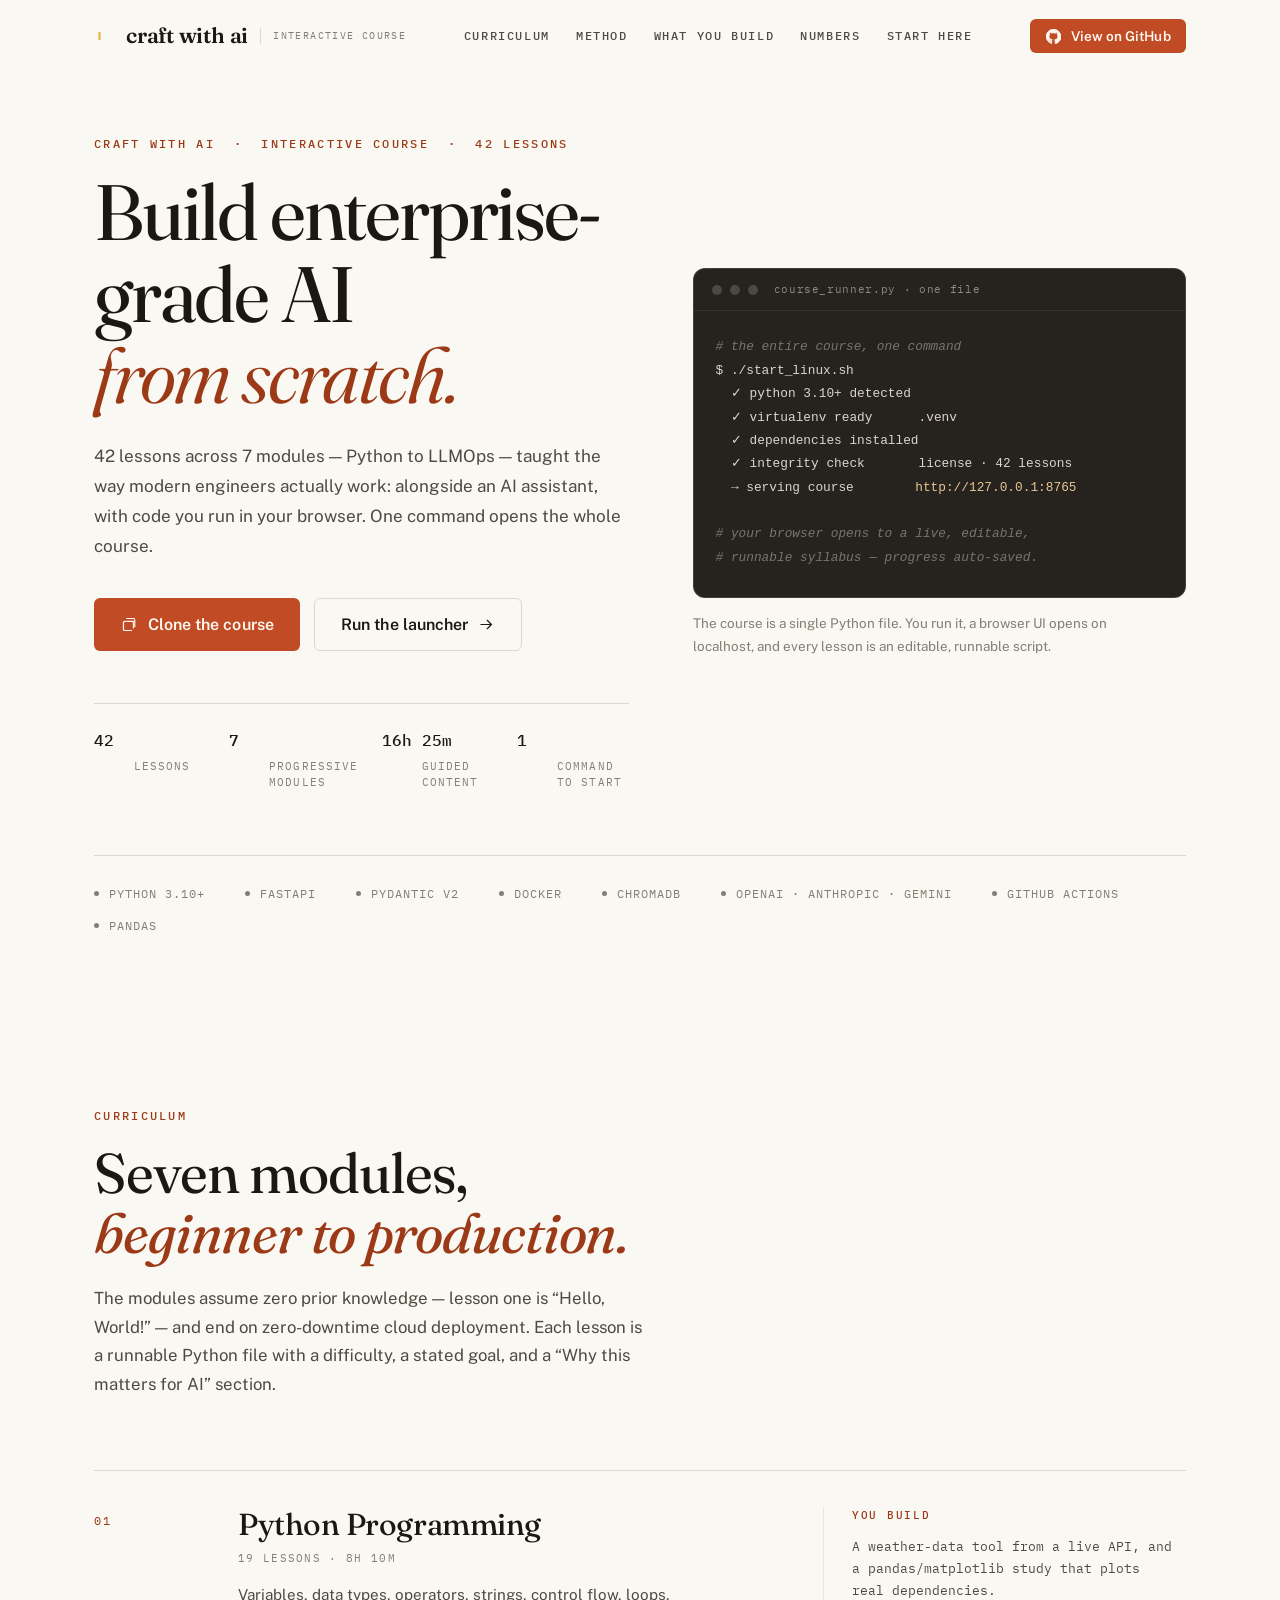
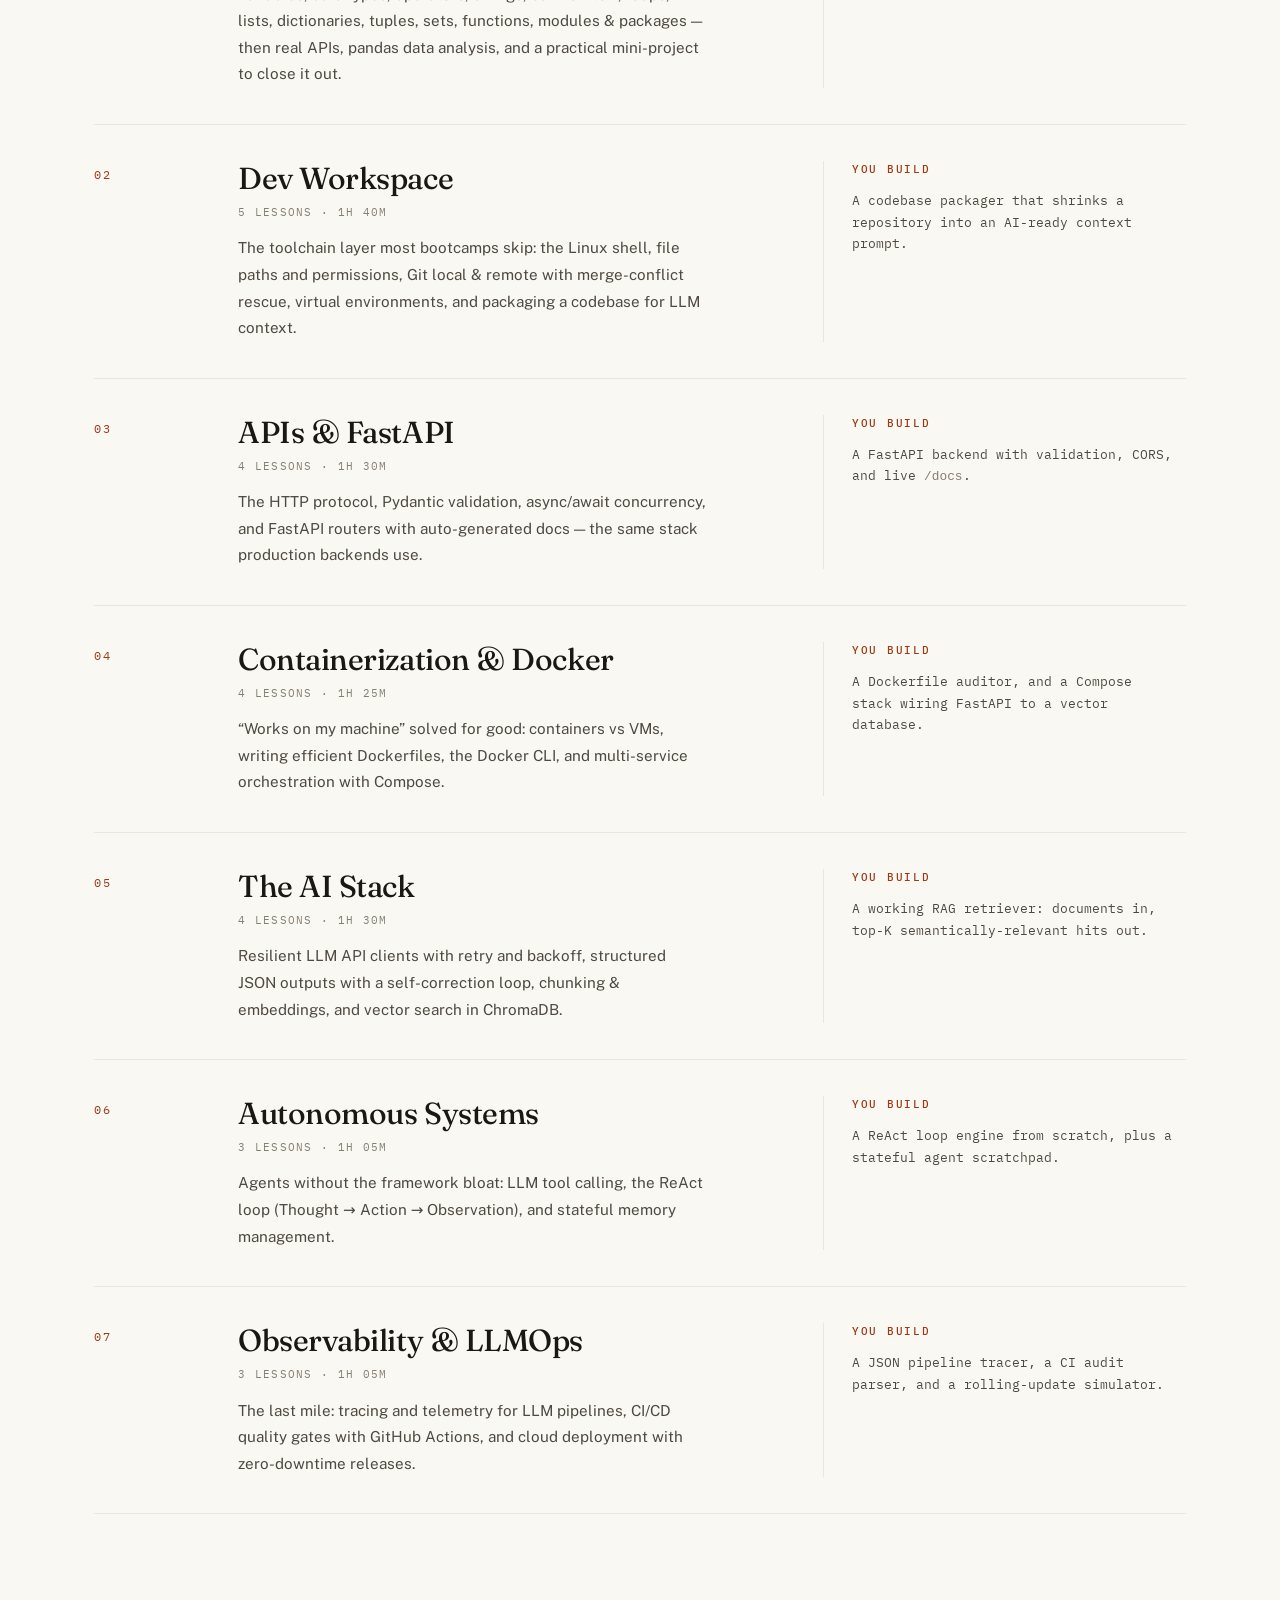
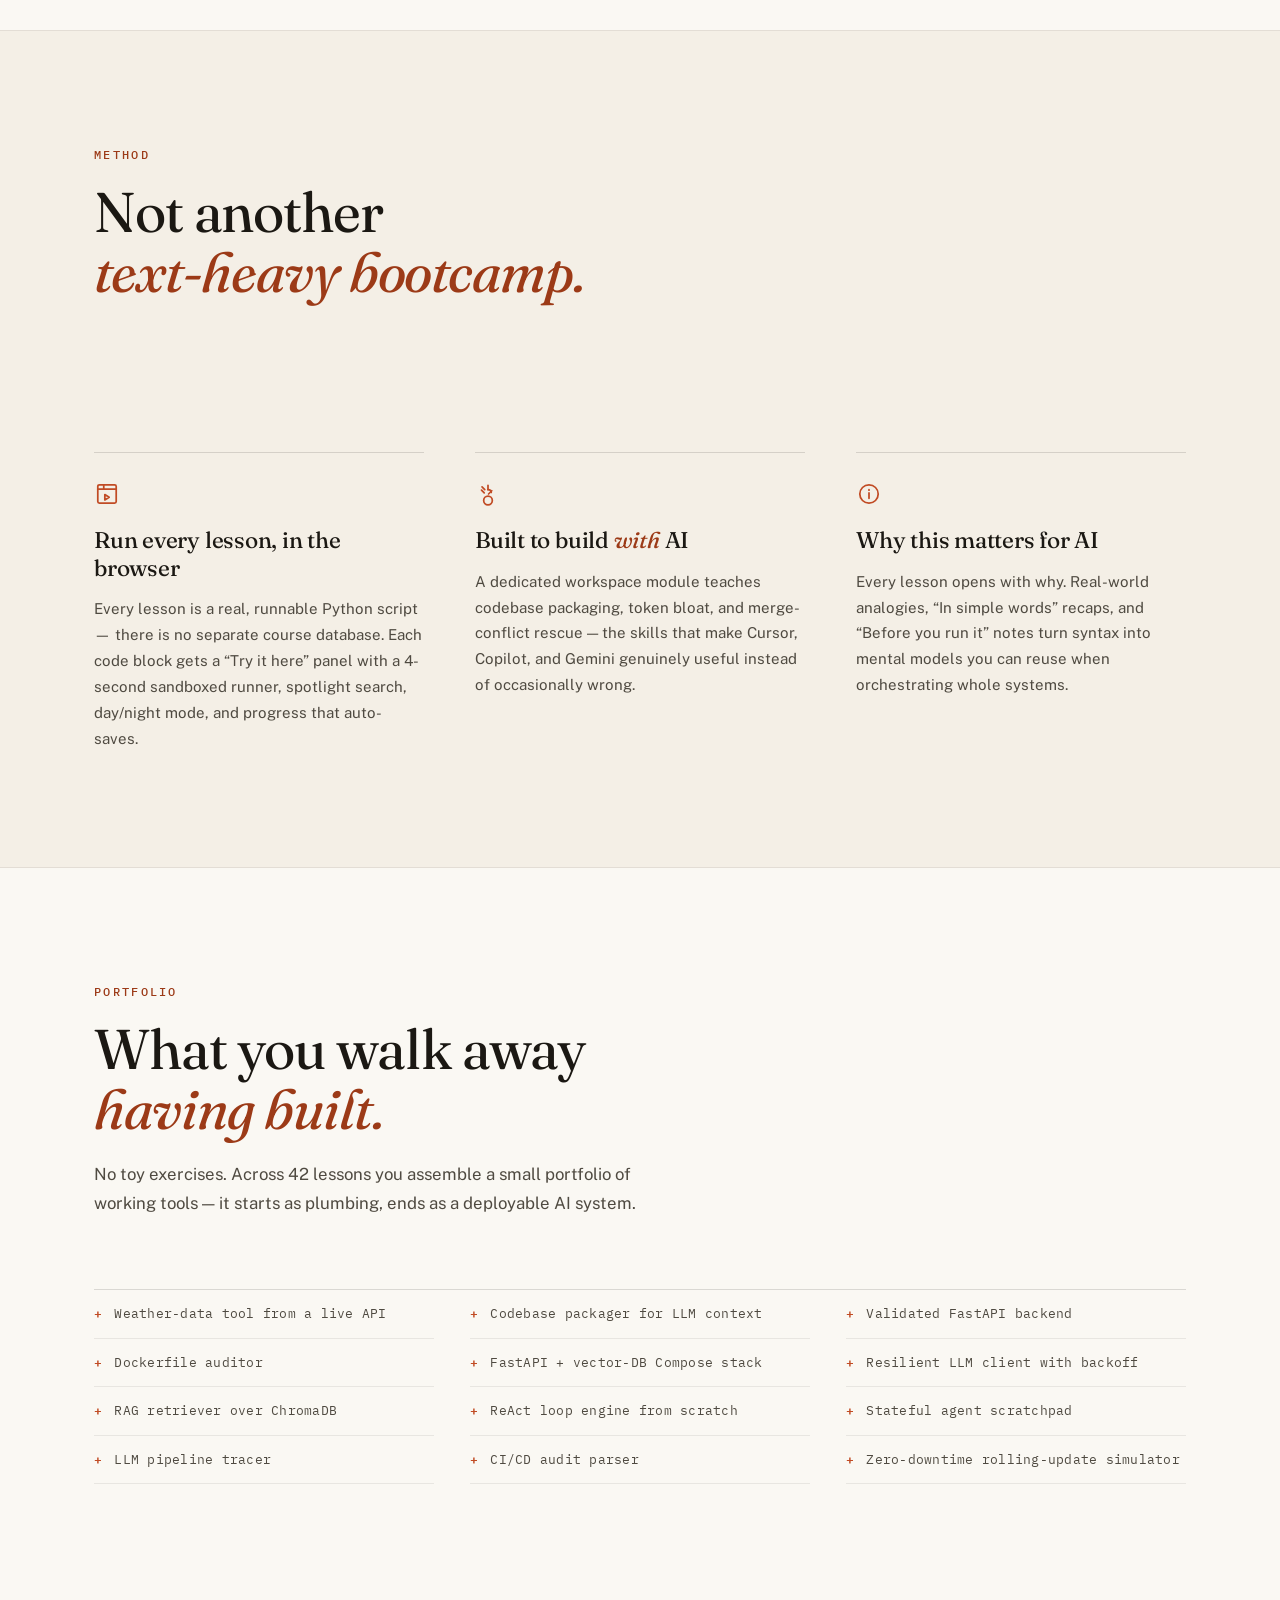
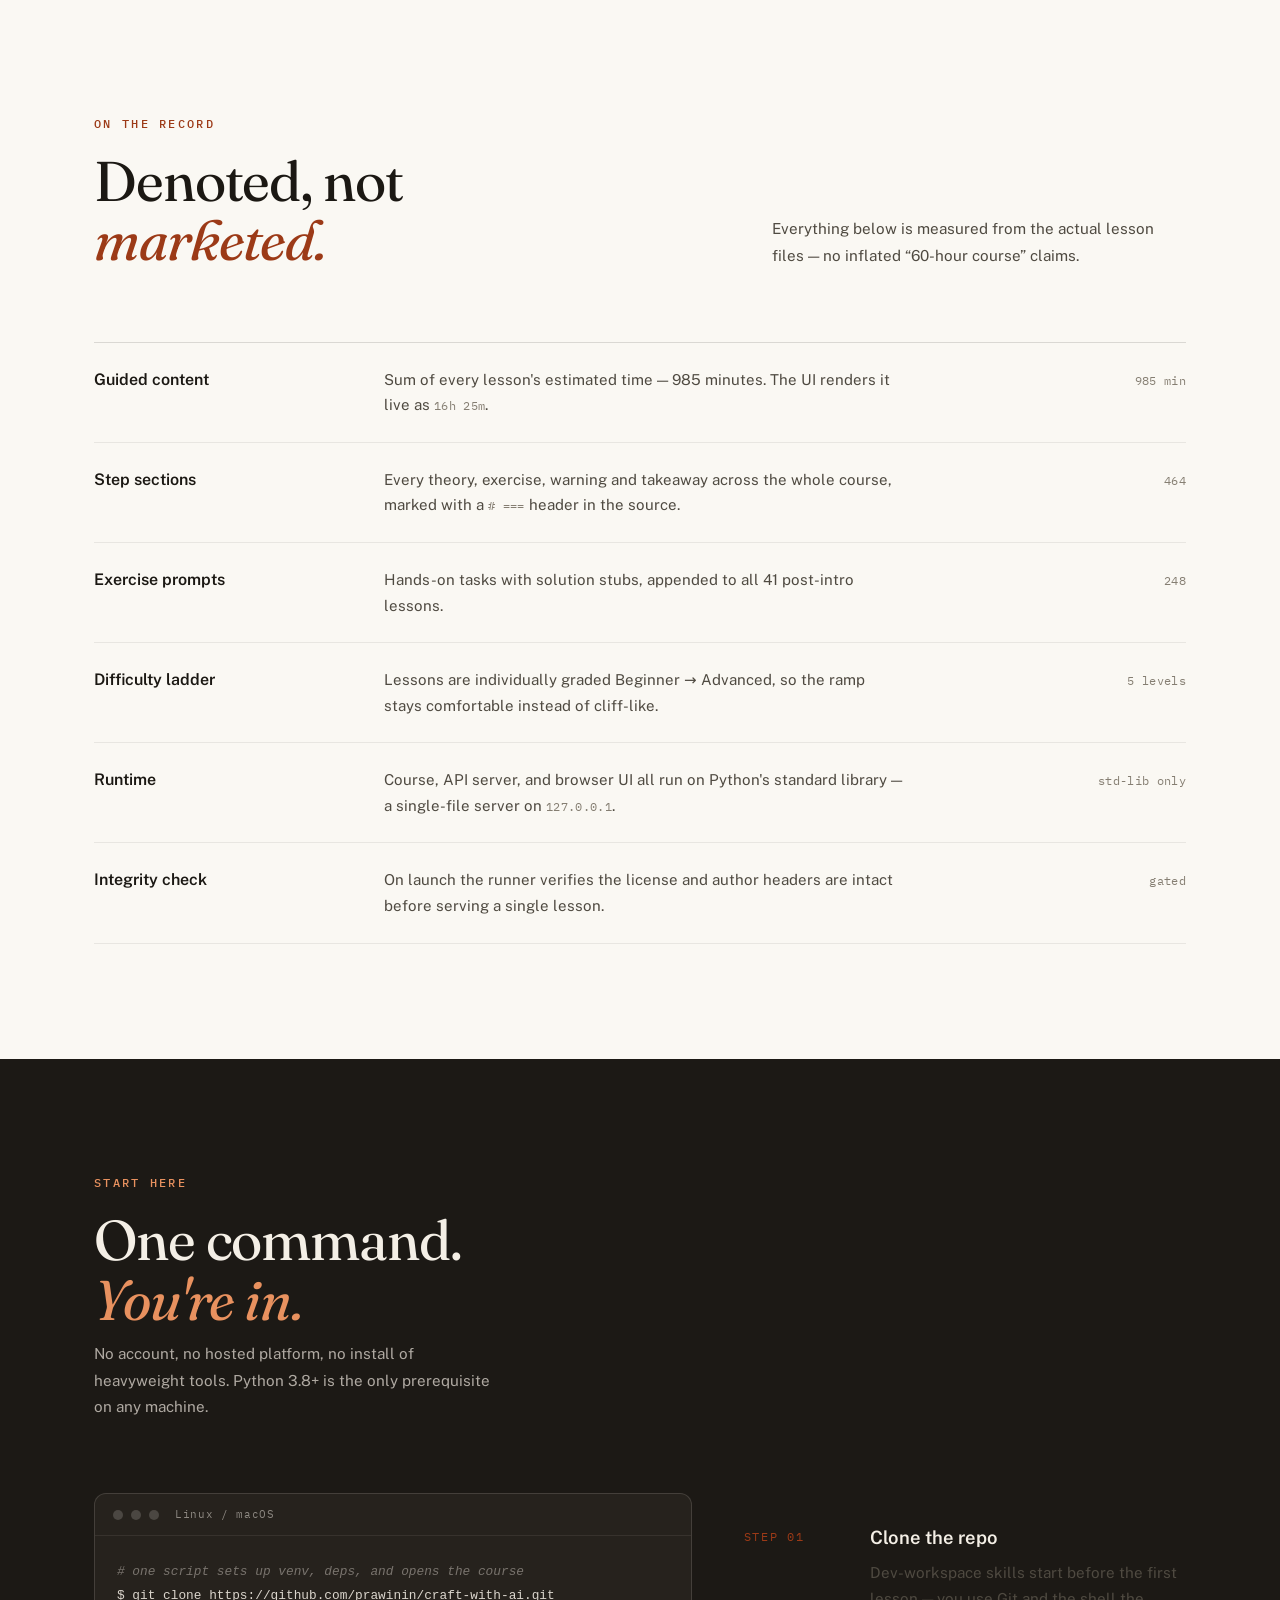
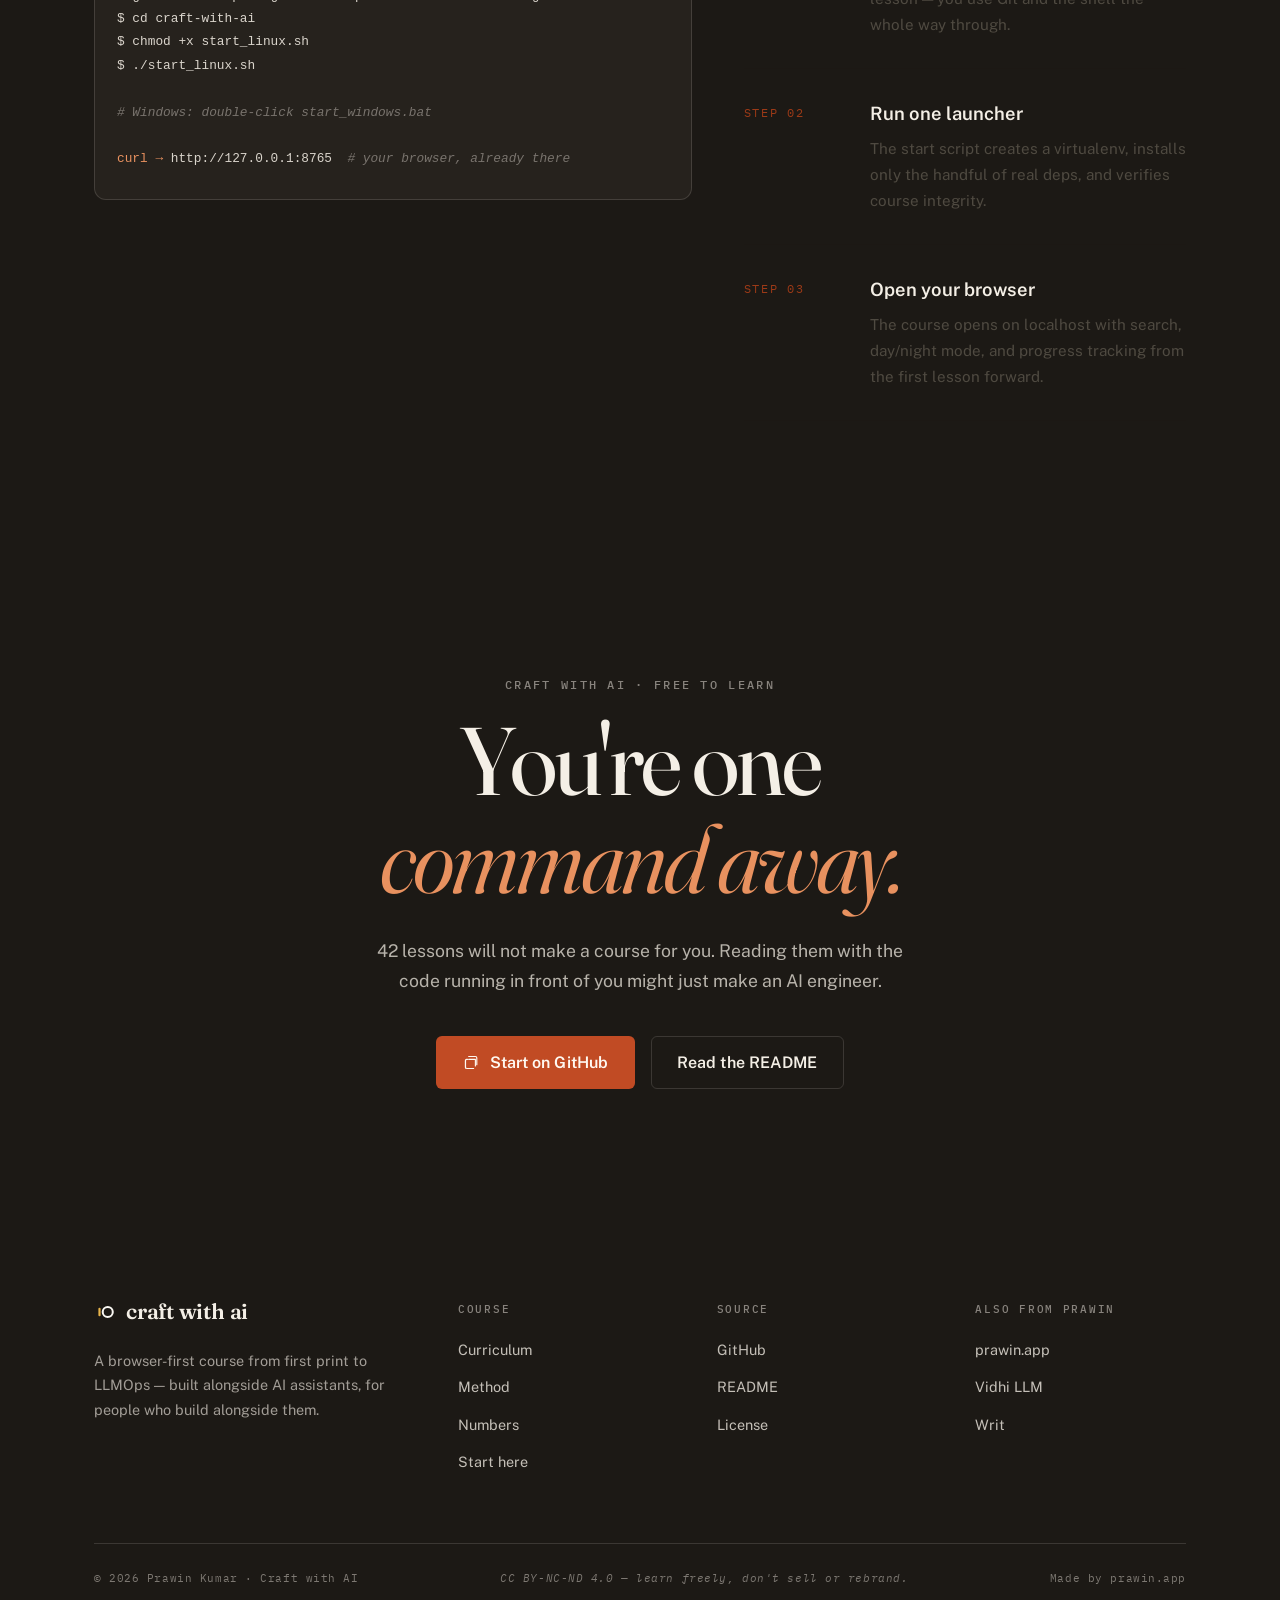
==== website/index.html @ 6e5616b0 "updated website" ====
<!DOCTYPE html>
<html lang="en">
<head>
  <meta charset="UTF-8" />
  <meta name="viewport" content="width=device-width, initial-scale=1.0" />
  <title>Craft with AI — Build Enterprise-Grade AI from Scratch</title>
  <meta name="description" content="Craft with AI is a browser-first interactive course: 42 lessons across 7 modules, from first Python print to LLMOps. Run the whole course with one command." />
  <meta name="theme-color" content="#FAF8F3" />

  <meta property="og:type" content="website" />
  <meta property="og:title" content="Craft with AI — Build Enterprise-Grade AI from Scratch" />
  <meta property="og:description" content="42 lessons · 7 modules · ~16 hours. Python to LLMOps in one command, in your browser." />
  <meta name="twitter:card" content="summary_large_image" />

  <link rel="icon" href="data:image/svg+xml,%3Csvg xmlns='http://www.w3.org/2000/svg' viewBox='0 0 32 32'%3E%3Crect width='32' height='32' rx='7' fill='%23C14B24'/%3E%3Cpath d='M21 10.5a7 7 0 1 0 0 11' fill='none' stroke='%23FAF8F3' stroke-width='3.4' stroke-linecap='round'/%3E%3C/svg%3E" />

  <link rel="preconnect" href="https://fonts.googleapis.com" />
  <link rel="preconnect" href="https://fonts.gstatic.com" crossorigin />
  <link href="https://fonts.googleapis.com/css2?family=Fraunces:ital,opsz,wght@0,9..144,300..700;1,9..144,300..700&family=IBM+Plex+Mono:wght@400;500&family=Public+Sans:wght@400;500;600&display=swap" rel="stylesheet" />

  <link rel="stylesheet" href="css/main.css" />
</head>
<body id="top">

  <!-- SVG symbol library -->
  <svg aria-hidden="true" style="position:absolute;width:0;height:0;overflow:hidden">
    <defs>
      <symbol id="i-run" viewBox="0 0 24 24">
        <rect x="3.5" y="3.5" width="17" height="17" rx="1.5"/>
        <path d="M3.5 7.5h17M9 3.5v4"/>
        <path d="M10 12.5L14 15l-4 2.5z"/>
      </symbol>
      <symbol id="i-why" viewBox="0 0 24 24">
        <circle cx="12" cy="12" r="8.5"/>
        <path d="M12 11v5M12 8v.5"/>
      </symbol>
      <symbol id="i-bolt" viewBox="0 0 24 24">
        <path d="M13 2L4.5 13.5H11L10 22l8.5-11.5H12z"/>
      </symbol>
      <symbol id="i-hands" viewBox="0 0 24 24">
        <path d="M12 8V4m-3 4L6.5 5.5m6 6.5l3-3"/>
        <path d="M12 14a4 4 0 1 0 0 8 4 4 0 0 0 0-8zM8.5 11L6 8.5M12 8a2.5 2.5 0 0 1 3 2.5"/>
      </symbol>
      <symbol id="i-stack" viewBox="0 0 24 24">
        <path d="M12 3l9 4.8-9 4.8-9-4.8z"/>
        <path d="M3 12.5l9 4.8 9-4.8M3 17l9 4.8 9-4.8"/>
      </symbol>
      <symbol id="i-arrow" viewBox="0 0 24 24">
        <path d="M4 12h15m0 0l-6-6m6 6l-6 6"/>
      </symbol>
      <symbol id="i-check" viewBox="0 0 24 24">
        <path d="M5 12.5l4.5 4.5L19 7.5"/>
      </symbol>
      <symbol id="i-github" viewBox="0 0 24 24">
        <path fill="currentColor" d="M12 .5C5.65.5.5 5.65.5 12c0 5.08 3.29 9.39 7.86 10.91.58.11.79-.25.79-.55 0-.27-.01-1.17-.02-2.12-3.2.7-3.88-1.36-3.88-1.36-.52-1.33-1.28-1.68-1.28-1.68-1.04-.71.08-.7.08-.7 1.15.08 1.76 1.18 1.76 1.18 1.03 1.76 2.69 1.25 3.35.95.1-.74.4-1.25.72-1.54-2.55-.29-5.23-1.28-5.23-5.68 0-1.26.45-2.28 1.18-3.09-.12-.29-.51-1.46.11-3.04 0 0 .96-.31 3.15 1.18a10.9 10.9 0 0 1 5.74 0C16.93 5.28 17.89 5.6 17.89 5.6c.62 1.58.23 2.75.11 3.04.74.81 1.18 1.83 1.18 3.09 0 4.41-2.69 5.38-5.25 5.67.41.35.77 1.05.77 2.12 0 1.53-.01 2.76-.01 3.14 0 .3.2.67.8.55A10.52 10.52 0 0 0 23.5 12C23.5 5.65 18.35.5 12 .5z"/>
      </symbol>
      <symbol id="i-clone" viewBox="0 0 24 24">
        <path d="M8 3.5h9.5a2 2 0 0 1 2 2V15M15 20.5H5.5a2 2 0 0 1-2-2V9"/>
        <path d="M8 7.5h9.5V17M6.5 7.5H5a1.5 1.5 0 0 0-1.5 1.5v10.8"/>
      </symbol>
    </defs>
  </svg>

  <a class="skip-link" href="#main">Skip to content</a>

  <!-- ============ NAV ============ -->
  <header class="site-header" id="site-header">
    <div class="wrap nav-row">
      <a href="#top" class="brand" aria-label="Craft with AI home">
        <span class="brand-mark" aria-hidden="true">
          <svg viewBox="0 0 24 24"><circle cx="15" cy="12" r="5.5" fill="none" stroke="#FAF8F3" stroke-width="2.2" stroke-linecap="round"/><path d="M6 8.5v7" stroke="#e8b44a" stroke-width="2.4" stroke-linecap="round"/></svg>
        </span>
        <span class="brand-word">craft with ai</span>
        <span class="brand-tag">interactive&nbsp;course</span>
      </a>

      <nav class="nav-links" id="nav-links" aria-label="Primary">
        <a href="#modules">Curriculum</a>
        <a href="#method">Method</a>
        <a href="#build">What you build</a>
        <a href="#benchmarks">Numbers</a>
        <a href="#start">Start here</a>
      </nav>

      <div class="nav-cta">
        <a class="btn btn-sm btn-primary" href="https://github.com/prawinin/craft-with-ai" target="_blank" rel="noopener">
          <svg class="ic" aria-hidden="true"><use href="#i-github"/></svg>
          <span class="hide-sm">View on GitHub</span>
        </a>
        <button class="nav-toggle" id="nav-toggle" aria-expanded="false" aria-controls="nav-links">
          <span></span><span></span><span></span>
          <span class="sr-only">Menu</span>
        </button>
      </div>
    </div>
  </header>

  <main id="main">

    <!-- ============ HERO ============ -->
    <section class="hero">
      <div class="wrap hero-grid">
        <div class="hero-copy">
          <p class="eyebrow" data-reveal>Craft with AI &nbsp;·&nbsp; interactive course &nbsp;·&nbsp; 42 lessons</p>
          <h1 class="hero-title" data-reveal data-stagger="1">
            Build enterprise-grade AI<br />
            <em>from scratch.</em>
          </h1>
          <p class="hero-sub" data-reveal data-stagger="2">
            42 lessons across 7 modules — Python to LLMOps — taught the way modern
            engineers actually work: alongside an AI assistant, with code you
            run in your browser. One command opens the whole course.
          </p>
          <div class="hero-cta" data-reveal data-stagger="3">
            <a href="https://github.com/prawinin/craft-with-ai" target="_blank" rel="noopener" class="btn btn-lg btn-primary">
              <svg class="ic" aria-hidden="true"><use href="#i-clone"/></svg>
              Clone the course
            </a>
            <a href="#start" class="btn btn-lg btn-ghost">Run the launcher
              <svg class="ic" aria-hidden="true"><use href="#i-arrow"/></svg>
            </a>
          </div>

          <dl class="hero-meta" data-reveal data-stagger="4">
            <div><dt>42</dt><dd>lessons</dd></div>
            <div><dt>7</dt><dd>progressive modules</dd></div>
            <div><dt>16h 25m</dt><dd>guided content</dd></div>
            <div><dt>1</dt><dd>command to start</dd></div>
          </dl>
        </div>

        <figure class="hero-fig" data-reveal data-stagger="2">
          <div class="code-frame">
            <div class="code-bar">
              <span></span><span></span><span></span>
              <span class="code-name">course_runner.py · one file</span>
            </div>
            <pre><code><span class="c-com"># the entire course, one command</span>
$ ./start_linux.sh
  ✓ python 3.10+ detected
  ✓ virtualenv ready      .venv
  ✓ dependencies installed
  ✓ integrity check       license · 42 lessons
  → serving course        <span class="c-s">http://127.0.0.1:8765</span>

<span class="c-com"># your browser opens to a live, editable,
# runnable syllabus — progress auto-saved.</span></code></pre>
          </div>
          <figcaption class="fig-cap">
            The course is a single Python file. You run it, a browser UI opens
            on localhost, and every lesson is an editable, runnable script.
          </figcaption>
        </figure>
      </div>

      <div class="wrap">
        <ul class="tech-strip" data-reveal>
          <li><span class="ts-dot"></span>Python 3.10+</li>
          <li><span class="ts-dot"></span>FastAPI</li>
          <li><span class="ts-dot"></span>Pydantic v2</li>
          <li><span class="ts-dot"></span>Docker</li>
          <li><span class="ts-dot"></span>ChromaDB</li>
          <li><span class="ts-dot"></span>OpenAI · Anthropic · Gemini</li>
          <li><span class="ts-dot"></span>GitHub Actions</li>
          <li><span class="ts-dot"></span>Pandas</li>
        </ul>
      </div>
    </section>

    <!-- ============ CURRICULUM ============ -->
    <section class="section" id="modules">
      <div class="wrap">
        <div class="sec-head">
          <p class="eyebrow" data-reveal>Curriculum</p>
          <h2 class="sec-title" data-reveal data-stagger="1">Seven modules,<br /><em>beginner to production.</em></h2>
          <p class="sec-lead" data-reveal data-stagger="2">
            The modules assume zero prior knowledge — lesson one is “Hello, World!” — and
            end on zero-downtime cloud deployment. Each lesson is a runnable Python file
            with a difficulty, a stated goal, and a “Why this matters for AI” section.
          </p>
        </div>

        <dl class="mods">
          <div class="mod" data-reveal>
            <dt>
              <span class="mod-num">01</span>
            </dt>
            <dd class="mod-main">
              <h3>Python Programming</h3>
              <p class="mod-meta">19 lessons · 8h 10m</p>
              <p class="mod-desc">
                Variables, data types, operators, strings, control flow, loops, lists,
                dictionaries, tuples, sets, functions, modules &amp; packages — then real
                APIs, pandas data analysis, and a practical mini-project to close it out.
              </p>
            </dd>
            <dd class="mod-build">
              <span class="b-lab">You build</span>
              <p>A weather-data tool from a live API, and a pandas/matplotlib study that plots real dependencies.</p>
            </dd>
          </div>

          <div class="mod" data-reveal>
            <dt><span class="mod-num">02</span></dt>
            <dd class="mod-main">
              <h3>Dev Workspace</h3>
              <p class="mod-meta">5 lessons · 1h 40m</p>
              <p class="mod-desc">
                The toolchain layer most bootcamps skip: the Linux shell, file paths and
                permissions, Git local &amp; remote with merge-conflict rescue, virtual
                environments, and packaging a codebase for LLM context.
              </p>
            </dd>
            <dd class="mod-build">
              <span class="b-lab">You build</span>
              <p>A codebase packager that shrinks a repository into an AI-ready context prompt.</p>
            </dd>
          </div>

          <div class="mod" data-reveal>
            <dt><span class="mod-num">03</span></dt>
            <dd class="mod-main">
              <h3>APIs &amp; FastAPI</h3>
              <p class="mod-meta">4 lessons · 1h 30m</p>
              <p class="mod-desc">
                The HTTP protocol, Pydantic validation, async/await concurrency, and FastAPI
                routers with auto-generated docs — the same stack production backends use.
              </p>
            </dd>
            <dd class="mod-build">
              <span class="b-lab">You build</span>
              <p>A FastAPI backend with validation, CORS, and live <code>/docs</code>.</p>
            </dd>
          </div>

          <div class="mod" data-reveal>
            <dt><span class="mod-num">04</span></dt>
            <dd class="mod-main">
              <h3>Containerization &amp; Docker</h3>
              <p class="mod-meta">4 lessons · 1h 25m</p>
              <p class="mod-desc">
                “Works on my machine” solved for good: containers vs VMs, writing efficient
                Dockerfiles, the Docker CLI, and multi-service orchestration with Compose.
              </p>
            </dd>
            <dd class="mod-build">
              <span class="b-lab">You build</span>
              <p>A Dockerfile auditor, and a Compose stack wiring FastAPI to a vector database.</p>
            </dd>
          </div>

          <div class="mod" data-reveal>
            <dt><span class="mod-num">05</span></dt>
            <dd class="mod-main">
              <h3>The AI Stack</h3>
              <p class="mod-meta">4 lessons · 1h 30m</p>
              <p class="mod-desc">
                Resilient LLM API clients with retry and backoff, structured JSON outputs with
                a self-correction loop, chunking &amp; embeddings, and vector search in ChromaDB.
              </p>
            </dd>
            <dd class="mod-build">
              <span class="b-lab">You build</span>
              <p>A working RAG retriever: documents in, top-K semantically-relevant hits out.</p>
            </dd>
          </div>

          <div class="mod" data-reveal>
            <dt><span class="mod-num">06</span></dt>
            <dd class="mod-main">
              <h3>Autonomous Systems</h3>
              <p class="mod-meta">3 lessons · 1h 05m</p>
              <p class="mod-desc">
                Agents without the framework bloat: LLM tool calling, the ReAct loop
                (Thought → Action → Observation), and stateful memory management.
              </p>
            </dd>
            <dd class="mod-build">
              <span class="b-lab">You build</span>
              <p>A ReAct loop engine from scratch, plus a stateful agent scratchpad.</p>
            </dd>
          </div>

          <div class="mod" data-reveal>
            <dt><span class="mod-num">07</span></dt>
            <dd class="mod-main">
              <h3>Observability &amp; LLMOps</h3>
              <p class="mod-meta">3 lessons · 1h 05m</p>
              <p class="mod-desc">
                The last mile: tracing and telemetry for LLM pipelines, CI/CD quality gates
                with GitHub Actions, and cloud deployment with zero-downtime releases.
              </p>
            </dd>
            <dd class="mod-build">
              <span class="b-lab">You build</span>
              <p>A JSON pipeline tracer, a CI audit parser, and a rolling-update simulator.</p>
            </dd>
          </div>
        </dl>
      </div>
    </section>

    <!-- ============ METHOD ============ -->
    <section class="section band" id="method">
      <div class="wrap">
        <div class="sec-head">
          <p class="eyebrow" data-reveal>Method</p>
          <h2 class="sec-title" data-reveal data-stagger="1">Not another<br /><em>text-heavy bootcamp.</em></h2>
          <p class="sec-lead" data-reveal data-stagger="2">
            The course is engineered around how building software actually works today —
            and around how people actually learn. Three decisions carry it.
          </p>
        </div>

        <div class="pillars">
          <article class="pillar" data-reveal>
            <span class="pillar-ic" aria-hidden="true"><svg><use href="#i-run"/></svg></span>
            <h3>Run every lesson, in the browser</h3>
            <p>
              Every lesson is a real, runnable Python script — there is no separate course
              database. Each code block gets a “Try it here” panel with a 4-second sandboxed
              runner, spotlight search, day/night mode, and progress that auto-saves.
            </p>
          </article>

          <article class="pillar" data-reveal data-stagger="1">
            <span class="pillar-ic" aria-hidden="true"><svg><use href="#i-hands"/></svg></span>
            <h3>Built to build <em>with</em> AI</h3>
            <p>
              A dedicated workspace module teaches codebase packaging, token bloat, and
              merge-conflict rescue — the skills that make Cursor, Copilot, and Gemini
              genuinely useful instead of occasionally wrong.
            </p>
          </article>

          <article class="pillar" data-reveal data-stagger="2">
            <span class="pillar-ic" aria-hidden="true"><svg><use href="#i-why"/></svg></span>
            <h3>Why this matters for AI</h3>
            <p>
              Every lesson opens with why. Real-world analogies, “In simple words” recaps,
              and “Before you run it” notes turn syntax into mental models you can reuse
              when orchestrating whole systems.
            </p>
          </article>
        </div>
      </div>
    </section>

    <!-- ============ WHAT YOU BUILD ============ -->
    <section class="section" id="build">
      <div class="wrap">
        <div class="sec-head">
          <p class="eyebrow" data-reveal>Portfolio</p>
          <h2 class="sec-title" data-reveal data-stagger="1">What you walk away<br /><em>having built.</em></h2>
          <p class="sec-lead" data-reveal data-stagger="2">
            No toy exercises. Across 42 lessons you assemble a small portfolio of working
            tools — it starts as plumbing, ends as a deployable AI system.
          </p>
        </div>

        <ul class="builds" data-reveal>
          <li>Weather-data tool from a live API</li>
          <li>Codebase packager for LLM context</li>
          <li>Validated FastAPI backend</li>
          <li>Dockerfile auditor</li>
          <li>FastAPI + vector-DB Compose stack</li>
          <li>Resilient LLM client with backoff</li>
          <li>RAG retriever over ChromaDB</li>
          <li>ReAct loop engine from scratch</li>
          <li>Stateful agent scratchpad</li>
          <li>LLM pipeline tracer</li>
          <li>CI/CD audit parser</li>
          <li>Zero-downtime rolling-update simulator</li>
        </ul>
      </div>
    </section>

    <!-- ============ BENCHMARKS ============ -->
    <section class="section" id="benchmarks">
      <div class="wrap">
        <div class="sec-head row-end">
          <div>
            <p class="eyebrow" data-reveal>On the record</p>
            <h2 class="sec-title" data-reveal data-stagger="1">Denoted, not<br /><em>marketed.</em></h2>
          </div>
          <p class="sec-note" data-reveal data-stagger="2">
            Everything below is measured from the actual lesson files — no inflated
            “60-hour course” claims.
          </p>
        </div>

        <div class="sheet" data-reveal>
          <div class="sheet-row">
            <dt>Guided content</dt>
            <dd>Sum of every lesson's estimated time — 985 minutes. The UI renders it live as <code>16h 25m</code>.</dd>
            <code>985 min</code>
          </div>
          <div class="sheet-row">
            <dt>Step sections</dt>
            <dd>Every theory, exercise, warning and takeaway across the whole course, marked with a <code># ===</code> header in the source.</dd>
            <code>464</code>
          </div>
          <div class="sheet-row">
            <dt>Exercise prompts</dt>
            <dd>Hands-on tasks with solution stubs, appended to all 41 post-intro lessons.</dd>
            <code>248</code>
          </div>
          <div class="sheet-row">
            <dt>Difficulty ladder</dt>
            <dd>Lessons are individually graded Beginner → Advanced, so the ramp stays comfortable instead of cliff-like.</dd>
            <code>5 levels</code>
          </div>
          <div class="sheet-row">
            <dt>Runtime</dt>
            <dd>Course, API server, and browser UI all run on Python's standard library — a single-file server on <code>127.0.0.1</code>.</dd>
            <code>std-lib only</code>
          </div>
          <div class="sheet-row">
            <dt>Integrity check</dt>
            <dd>On launch the runner verifies the license and author headers are intact before serving a single lesson.</dd>
            <code>gated</code>
          </div>
        </div>
      </div>
    </section>

    <!-- ============ START ============ -->
    <section class="section dark" id="start">
      <div class="wrap">
        <div class="sec-head sec-head-light">
          <p class="eyebrow" data-reveal>Start here</p>
          <h2 class="sec-title" data-reveal data-stagger="1">One command.<br /><em>You're in.</em></h2>
          <p class="sec-note" data-reveal data-stagger="2">
            No account, no hosted platform, no install of heavyweight tools. Python 3.8+
            is the only prerequisite on any machine.
          </p>
        </div>

        <div class="dev-grid">
          <div class="code-frame" data-reveal>
            <div class="code-bar">
              <span></span><span></span><span></span>
              <span class="code-name">Linux / macOS</span>
            </div>
            <pre><code><span class="c-com"># one script sets up venv, deps, and opens the course</span>
$ git clone https://github.com/prawinin/craft-with-ai.git
$ cd craft-with-ai
$ chmod +x start_linux.sh
$ ./start_linux.sh

<span class="c-com"># Windows: double-click start_windows.bat</span>

<span class="c-p">curl →</span> http://127.0.0.1:8765  <span class="c-com"># your browser, already there</span></code></pre>
          </div>

          <ol class="steps">
            <li data-reveal>
              <span class="step-num">STEP 01</span>
              <h3>Clone the repo</h3>
              <p>Dev-workspace skills start before the first lesson — you use Git and the shell the whole way through.</p>
            </li>
            <li data-reveal>
              <span class="step-num">STEP 02</span>
              <h3>Run one launcher</h3>
              <p>The start script creates a virtualenv, installs only the handful of real deps, and verifies course integrity.</p>
            </li>
            <li data-reveal>
              <span class="step-num">STEP 03</span>
              <h3>Open your browser</h3>
              <p>The course opens on localhost with search, day/night mode, and progress tracking from the first lesson forward.</p>
            </li>
          </ol>
        </div>
      </div>
    </section>

    <!-- ============ CTA ============ -->
    <section class="section dark cta">
      <div class="wrap cta-inner">
        <p class="eyebrow" data-reveal>Craft with AI · free to learn</p>
        <h2 class="cta-title" data-reveal data-stagger="1">You're one<br /><em>command away.</em></h2>
        <p class="cta-sub" data-reveal data-stagger="2">
          42 lessons will not make a course for you. Reading them with the code
          running in front of you might just make an AI engineer.
        </p>
        <div class="cta-btns" data-reveal data-stagger="3">
          <a href="https://github.com/prawinin/craft-with-ai" target="_blank" rel="noopener" class="btn btn-lg btn-primary">
            <svg class="ic" aria-hidden="true"><use href="#i-clone"/></svg>
            Start on GitHub
          </a>
          <a href="https://github.com/prawinin/craft-with-ai#-the-curriculum" target="_blank" rel="noopener" class="btn btn-lg btn-ghost-light">Read the README</a>
        </div>
      </div>
    </section>

  </main>

  <!-- ============ FOOTER ============ -->
  <footer class="site-footer dark">
    <div class="wrap">
      <div class="footer-grid">
        <div class="footer-brand">
          <a href="#top" class="brand" aria-label="Craft with AI home">
            <span class="brand-mark" aria-hidden="true">
              <svg viewBox="0 0 24 24"><circle cx="15" cy="12" r="5.5" fill="none" stroke="#FAF8F3" stroke-width="2.2" stroke-linecap="round"/><path d="M6 8.5v7" stroke="#e8b44a" stroke-width="2.4" stroke-linecap="round"/></svg>
            </span>
            <span class="brand-word">craft with ai</span>
          </a>
          <p>
            A browser-first course from first print to LLMOps — built alongside AI
            assistants, for people who build alongside them.
          </p>
        </div>
        <div class="footer-col">
          <h4>Course</h4>
          <ul>
            <li><a href="#modules">Curriculum</a></li>
            <li><a href="#method">Method</a></li>
            <li><a href="#benchmarks">Numbers</a></li>
            <li><a href="#start">Start here</a></li>
          </ul>
        </div>
        <div class="footer-col">
          <h4>Source</h4>
          <ul>
            <li><a href="https://github.com/prawinin/craft-with-ai" target="_blank" rel="noopener">GitHub</a></li>
            <li><a href="https://github.com/prawinin/craft-with-ai#-the-curriculum" target="_blank" rel="noopener">README</a></li>
            <li><a href="https://github.com/prawinin/craft-with-ai/blob/main/LICENSE" target="_blank" rel="noopener">License</a></li>
          </ul>
        </div>
        <div class="footer-col">
          <h4>Also from prawin</h4>
          <ul>
            <li><a href="https://prawin.app" target="_blank" rel="noopener">prawin.app</a></li>
            <li><a href="https://github.com/prawinin/vidhi" target="_blank" rel="noopener">Vidhi LLM</a></li>
            <li><a href="https://getwrit.pages.dev" target="_blank" rel="noopener">Writ</a></li>
          </ul>
        </div>
      </div>
      <div class="footer-bottom">
        <span>© <span id="year">2026</span> Prawin Kumar · Craft with AI</span>
        <span class="footer-fine">CC BY-NC-ND 4.0 — learn freely, don't sell or rebrand.</span>
        <span>Made by <a href="https://prawin.app" target="_blank" rel="noopener">prawin.app</a></span>
      </div>
    </div>
  </footer>

  <script src="js/main.js"></script>
</body>
</html>
---- website/css/main.css ----
/* ============================================================
   Project Neev — Landing page
   Design system: warm editorial, single terracotta accent,
   serif display / sans body / mono metadata.
   Tokens reflect a 8px spacing scale; hairline borders over
   heavy shadows.
   ============================================================ */

:root {
  /* colour */
  --paper:      #FAF8F3;
  --paper-2:    #F4EFE6;
  --paper-3:    #EFE9DD;
  --card:       #FDFBF6;
  --ink:        #1B1813;
  --ink-2:      #4F4A41;
  --ink-3:      #857E72;
  --brick:      #C14B24;
  --brick-deep: #9C3A17;
  --brick-soft: #E8915F;
  --ink-bg:     #1C1915;
  --ink-bg-2:   #26221D;
  --line:       rgba(27, 24, 19, 0.14);
  --line-soft:  rgba(27, 24, 19, 0.08);
  --line-dark:  rgba(244, 238, 229, 0.14);
  --line-dark-s:rgba(244, 238, 229, 0.08);

  /* type */
  --serif: "Fraunces", Georgia, "Times New Roman", serif;
  --sans:  "Public Sans", ui-sans-serif, system-ui, -apple-system, "Segoe UI", sans-serif;
  --mono:  "IBM Plex Mono", ui-monospace, "SF Mono", SFMono-Regular, Menlo, Consolas, monospace;

  /* layout */
  --wrap: 1180px;
  --gutter: clamp(1.25rem, 4vw, 2.75rem);
  --pad-sec: clamp(4.5rem, 9vw, 7.5rem);
  --r: 6px;
  --r-lg: 12px;

  /* misc */
  --shadow-soft: 0 1px 2px rgba(27, 24, 19, 0.04), 0 24px 48px -36px rgba(27, 24, 19, 0.28);
}

/* ---------- base ---------- */

*, *::before, *::after { box-sizing: border-box; }

html { scroll-behavior: smooth; -webkit-text-size-adjust: 100%; }

body {
  margin: 0;
  background: var(--paper);
  color: var(--ink);
  font-family: var(--sans);
  font-size: 1rem;
  line-height: 1.6;
  -webkit-font-smoothing: antialiased;
  text-rendering: optimizeLegibility;
}

img, svg { display: block; }

h1, h2, h3, h4, p, ul, ol, dl, figure, blockquote {
  margin: 0;
  padding: 0;
}

ul, ol { list-style: none; }

a { color: inherit; text-decoration: none; }

::selection { background: var(--brick); color: var(--paper); }

:focus-visible {
  outline: 2px solid var(--brick);
  outline-offset: 2px;
  border-radius: 2px;
}

.sr-only {
  position: absolute;
  width: 1px; height: 1px;
  padding: 0; margin: -1px;
  overflow: hidden; clip: rect(0 0 0 0); white-space: nowrap; border: 0;
}

.skip-link {
  position: fixed; top: -100px; left: 16px; z-index: 300;
  background: var(--ink); color: var(--paper);
  padding: 10px 16px; font-size: 0.85rem; font-weight: 600;
  border-radius: 0 0 var(--r) var(--r);
  transition: top 0.2s ease;
}
.skip-link:focus { top: 0; color: var(--paper); }

.wrap {
  max-width: var(--wrap);
  margin-inline: auto;
  padding-inline: var(--gutter);
}

section { scroll-margin-top: 84px; }

/* reveal (only when JS active) */
html.js [data-reveal] {
  opacity: 0;
  transform: translate3d(0, 16px, 0);
  transition: opacity 0.65s cubic-bezier(0.22, 1, 0.36, 1),
              transform 0.65s cubic-bezier(0.22, 1, 0.36, 1);
  transition-delay: var(--rd, 0ms);
}
html.js [data-reveal].is-in {
  opacity: 1;
  transform: none;
}
@media (prefers-reduced-motion: reduce) {
  html.js [data-reveal] { opacity: 1; transform: none; transition: none; }
}

/* ---------- type helpers ---------- */

.eyebrow {
  font-family: var(--mono);
  font-size: 0.72rem;
  font-weight: 500;
  letter-spacing: 0.2em;
  text-transform: uppercase;
  color: var(--brick-deep);
  margin-bottom: 18px;
}

.sec-title {
  font-family: var(--serif);
  font-weight: 420;
  font-size: clamp(2.1rem, 4.4vw, 3.5rem);
  line-height: 1.06;
  letter-spacing: -0.02em;
  color: var(--ink);
}
.sec-title em { font-style: italic; color: var(--brick-deep); }

.sec-lead {
  max-width: 56ch;
  margin-top: 22px;
  font-size: 1.05rem;
  line-height: 1.7;
  color: var(--ink-2);
}

.sec-note { margin-top: 12px; font-size: 0.95rem; max-width: 46ch; color: var(--ink-2); line-height: 1.75; }

.sec-head { max-width: 720px; margin-bottom: clamp(2.8rem, 6vw, 4.5rem); }
.sec-head.row-end {
  max-width: none;
  display: grid;
  grid-template-columns: 1fr auto;
  gap: 40px;
  align-items: end;
}

.section { padding-block: var(--pad-sec); }

/* band = warm tinted section */
.band { background: var(--paper-2); border-block: 1px solid var(--line-soft); }
.dark {
  background: var(--ink-bg);
  color: var(--paper-2);
}
.dark .eyebrow { color: var(--brick-soft); }
.dark .sec-title { color: var(--paper-2); }
.dark .sec-title em { color: var(--brick-soft); }
.dark .sec-note,
.dark .sec-lead { color: rgba(244, 238, 229, 0.68); }

/* ---------- buttons ---------- */

.btn {
  display: inline-flex;
  align-items: center;
  justify-content: center;
  gap: 10px;
  padding: 0.78rem 1.3rem;
  border: 1px solid transparent;
  border-radius: var(--r);
  font-family: var(--sans);
  font-size: 0.95rem;
  font-weight: 600;
  letter-spacing: 0.005em;
  line-height: 1.2;
  cursor: pointer;
  white-space: nowrap;
  transition: background 0.18s ease, color 0.18s ease, border-color 0.18s ease;
}
.btn .ic { width: 17px; height: 17px; flex: none; }
.btn-lg { padding: 1rem 1.6rem; font-size: 1rem; }
.btn-sm { padding: 0.5rem 0.9rem; font-size: 0.85rem; }

.btn-primary { background: var(--brick); color: #FFF9F2; }
.btn-primary:hover { background: var(--brick-deep); }
.btn-primary:active { transform: translateY(1px); }

.btn-ghost { border-color: var(--line); color: var(--ink); background: transparent; }
.btn-ghost:hover { border-color: var(--ink); background: var(--paper-2); }

.btn-ghost-light { border-color: var(--line-dark); color: var(--paper-2); background: transparent; }
.btn-ghost-light:hover { border-color: var(--paper-2); background: rgba(244, 238, 229, 0.06); }

.btn-sm .ic { width: 15px; height: 15px; }

.ic { stroke: currentColor; stroke-width: 1.6; fill: none; stroke-linecap: round; stroke-linejoin: round; }

.hide-sm { display: inline; }

/* ---------- header / nav ---------- */

.site-header {
  position: fixed;
  inset: 0 0 auto 0;
  z-index: 120;
  transition: background 0.25s ease, border-color 0.25s ease, backdrop-filter 0.25s ease;
  border-bottom: 1px solid transparent;
}
.site-header.scrolled {
  background: rgba(250, 248, 243, 0.88);
  -webkit-backdrop-filter: saturate(1.4) blur(12px);
  backdrop-filter: saturate(1.4) blur(12px);
  border-bottom-color: var(--line-soft);
}

.nav-row {
  display: flex;
  align-items: center;
  justify-content: space-between;
  gap: 24px;
  min-height: 72px;
}

.brand {
  display: inline-flex;
  align-items: center;
  gap: 10px;
  flex: none;
}
.brand-mark svg { width: 22px; height: 22px; }
.brand-mark rect { fill: var(--brick); }
.brand-word {
  font-family: var(--serif);
  font-weight: 600;
  font-size: 1.35rem;
  letter-spacing: -0.01em;
  line-height: 1;
}
.brand-tag {
  font-family: var(--mono);
  font-size: 0.62rem;
  letter-spacing: 0.14em;
  text-transform: uppercase;
  color: var(--ink-3);
  border-left: 1px solid var(--line);
  padding-left: 12px;
  margin-left: 2px;
}

.nav-links {
  display: flex;
  align-items: center;
  gap: 26px;
}
.nav-links a {
  font-family: var(--mono);
  font-size: 0.72rem;
  font-weight: 500;
  letter-spacing: 0.14em;
  text-transform: uppercase;
  color: var(--ink-2);
  transition: color 0.15s ease;
}
.nav-links a:hover { color: var(--brick-deep); }

.nav-cta { display: flex; align-items: center; gap: 10px; }

.nav-toggle {
  display: none;
  flex-direction: column;
  justify-content: center;
  gap: 5px;
  width: 40px; height: 40px;
  padding: 10px;
  background: none;
  border: 1px solid var(--line);
  border-radius: var(--r);
  cursor: pointer;
}
.nav-toggle span { display: block; height: 2px; background: var(--ink); transition: transform 0.2s ease, opacity 0.2s ease; }
.nav-toggle[aria-expanded="true"] span:nth-child(1) { transform: translateY(7px) rotate(45deg); }
.nav-toggle[aria-expanded="true"] span:nth-child(2) { opacity: 0; }
.nav-toggle[aria-expanded="true"] span:nth-child(3) { transform: translateY(-7px) rotate(-45deg); }

/* ---------- hero ---------- */

.hero {
  padding-top: clamp(130px, 15vh, 176px);
  padding-bottom: 56px;
  overflow: clip;
}

.hero-grid {
  display: grid;
  grid-template-columns: 1.04fr 0.96fr;
  gap: clamp(32px, 5vw, 72px);
  align-items: center;
}

.hero-title {
  font-family: var(--serif);
  font-weight: 420;
  font-size: clamp(2.7rem, 6.2vw, 4.9rem);
  line-height: 1.04;
  letter-spacing: -0.028em;
  color: var(--ink);
}
.hero-title em {
  font-style: italic;
  font-weight: 360;
  color: var(--brick-deep);
}

.hero-sub {
  max-width: 56ch;
  margin-top: 26px;
  font-size: 1.07rem;
  line-height: 1.75;
  color: var(--ink-2);
}

.hero-cta {
  display: flex;
  flex-wrap: wrap;
  gap: 14px;
  margin-top: 36px;
}

.hero-meta {
  margin-top: 52px;
  padding-top: 24px;
  border-top: 1px solid var(--line);
  display: grid;
  grid-template-columns: repeat(4, 1fr);
  gap: 24px;
}
.hero-meta dt {
  font-family: var(--mono);
  font-size: 0.98rem;
  font-weight: 500;
  color: var(--ink);
}
.hero-meta dd {
  margin-top: 6px;
  font-family: var(--mono);
  font-size: 0.66rem;
  letter-spacing: 0.1em;
  text-transform: uppercase;
  color: var(--ink-3);
  line-height: 1.5;
}

/* hero figure */

.hero-fig { position: relative; }

.plan-frame {
  position: relative;
  background: var(--card);
  border: 1px solid var(--line);
  border-radius: var(--r-lg);
  padding: 10px;
  box-shadow: var(--shadow-soft);
}

.neev-shot { width: 100%; height: auto; display: block; border-radius: calc(var(--r-lg) - 5px); }

.fig-cap {
  margin-top: 14px;
  max-width: 56ch;
  font-size: 0.84rem;
  line-height: 1.7;
  color: var(--ink-3);
}

/* product screenshot frame */
.shot {
  background: var(--card);
  border: 1px solid var(--line);
  border-radius: var(--r-lg);
  overflow: hidden;
  box-shadow: var(--shadow-soft);
}
.shot-bar {
  display: flex;
  align-items: center;
  gap: 7px;
  padding: 11px 14px;
  border-bottom: 1px solid var(--line-soft);
  background: var(--paper-2);
}
.shot-bar > span:not(.shot-title) { width: 10px; height: 10px; border-radius: 50%; background: rgba(27, 24, 19, 0.14); }
.shot-title {
  margin-left: 8px;
  font-family: var(--mono);
  font-size: 0.68rem;
  letter-spacing: 0.06em;
  color: var(--ink-3);
  white-space: nowrap;
  overflow: hidden;
  text-overflow: ellipsis;
}
.shot-img { width: 100%; height: auto; display: block; background: #fff; }

/* tech strip */

.tech-strip {
  display: flex;
  flex-wrap: wrap;
  gap: 12px 40px;
  margin-top: 64px;
  padding-top: 28px;
  border-top: 1px solid var(--line);
  align-items: center;
}
.tech-strip li {
  display: flex;
  align-items: center;
  gap: 10px;
  font-family: var(--mono);
  font-size: 0.78rem;
  letter-spacing: 0.08em;
  text-transform: uppercase;
  color: var(--ink-3);
}
.ts-dot { width: 5px; height: 5px; border-radius: 50%; background: var(--ink-3); }

/* ---------- pipeline ---------- */

.pipeline {
  display: grid;
  grid-template-columns: repeat(4, 1fr);
}
.pipeline li {
  position: relative;
  padding: 26px 30px 30px 0;
  margin-right: 30px;
  border-left: 1px solid var(--line-soft);
  padding-left: 26px;
}
.pipeline li::after {
  content: "";
  position: absolute;
  left: -4.5px; top: 0;
  width: 8px; height: 8px;
  border-radius: 50%;
  background: var(--paper-2);
  border: 1px solid var(--line);
}
.p-num {
  display: block;
  font-family: var(--mono);
  font-size: 0.7rem;
  letter-spacing: 0.12em;
  color: var(--ink-3);
  margin-bottom: 14px;
}
.p-icon { display: block; margin-bottom: 16px; }
.p-icon svg { width: 22px; height: 22px; stroke: var(--brick); stroke-width: 1.6; fill: none; stroke-linecap: round; stroke-linejoin: round; }
.pipeline h3 { font-family: var(--sans); font-weight: 600; font-size: 1.02rem; margin-bottom: 10px; }
.pipeline p { font-size: 0.86rem; line-height: 1.65; color: var(--ink-2); }
.pipeline code {
  display: inline-block;
  margin-top: 14px;
  font-family: var(--mono);
  font-size: 0.66rem;
  letter-spacing: 0.04em;
  color: var(--ink-3);
}

/* ---------- stats ---------- */

.stats { border-block: 1px solid var(--line-soft); }
.stats-grid {
  display: grid;
  grid-template-columns: repeat(4, 1fr);
}
.stat {
  display: grid;
  gap: 14px;
  padding: 44px 40px 44px 0;
  border-left: 1px solid var(--line-soft);
  padding-left: 36px;
}
.stat:first-child { border-left: none; padding-left: 0; }
.stat-num {
  font-family: var(--serif);
  font-weight: 460;
  font-size: clamp(2.3rem, 4vw, 3.2rem);
  letter-spacing: -0.02em;
  line-height: 1;
  color: var(--ink);
}
.stat-lab {
  font-family: var(--mono);
  font-size: 0.7rem;
  letter-spacing: 0.08em;
  text-transform: uppercase;
  line-height: 1.7;
  color: var(--ink-3);
}

/* ---------- features ---------- */

.feat {
  display: grid;
  grid-template-columns: 1fr 1fr;
  gap: clamp(36px, 6vw, 80px);
  align-items: center;
  padding-block: clamp(44px, 7vw, 72px);
}
.feat + .feat { border-top: 1px solid var(--line-soft); }
.feat-rev .feat-copy { order: 2; }

.kicker {
  font-family: var(--mono);
  font-size: 0.7rem;
  letter-spacing: 0.18em;
  text-transform: uppercase;
  color: var(--ink-3);
  margin-bottom: 16px;
}
.feat h3 {
  font-family: var(--serif);
  font-weight: 420;
  font-size: clamp(1.7rem, 3vw, 2.4rem);
  line-height: 1.14;
  letter-spacing: -0.015em;
  color: var(--ink);
}
.feat h3 em { font-style: italic; color: var(--brick-deep); }
.feat-copy > p {
  margin-top: 20px;
  font-size: 1rem;
  line-height: 1.75;
  color: var(--ink-2);
  max-width: 54ch;
}

.spec-list { margin-top: 30px; display: grid; gap: 13px; }
.spec-list li {
  display: flex;
  align-items: flex-start;
  gap: 12px;
  font-family: var(--mono);
  font-size: 0.8rem;
  line-height: 1.6;
  color: var(--ink);
}
.spec-list svg { width: 17px; height: 17px; flex: none; margin-top: 2px; stroke: var(--brick); stroke-width: 2; fill: none; stroke-linecap: round; stroke-linejoin: round; }

/* ---------- datasheet ---------- */

.sheet { border-top: 1px solid var(--line); }
.sheet-row {
  display: grid;
  grid-template-columns: 210px 1fr auto;
  gap: 40px;
  align-items: baseline;
  padding: 24px 0;
  border-bottom: 1px solid var(--line-soft);
}
.sheet-row dt {
  display: flex;
  align-items: center;
  gap: 12px;
  font-weight: 600;
  font-size: 1rem;
}
.sheet-row dt svg { width: 18px; height: 18px; flex: none; stroke: var(--brick); stroke-width: 1.6; fill: none; stroke-linecap: round; stroke-linejoin: round; }
.sheet-row dd { font-size: 0.94rem; line-height: 1.7; color: var(--ink-2); max-width: 58ch; }
.sheet-row code {
  font-family: var(--mono);
  font-size: 0.72rem;
  letter-spacing: 0.03em;
  color: var(--ink-3);
  white-space: nowrap;
}

/* ---------- steps ---------- */

.steps { max-width: 880px; }
.steps li {
  display: grid;
  grid-template-columns: 90px 1fr;
  column-gap: 36px;
  padding: 30px 0;
  border-bottom: 1px solid var(--line-soft);
}
.step-num {
  font-family: var(--mono);
  font-size: 0.78rem;
  letter-spacing: 0.14em;
  color: var(--brick-deep);
  padding-top: 4px;
}
.steps h3 { font-family: var(--sans); font-weight: 600; font-size: 1.15rem; margin-bottom: 8px; grid-column: 2; }
.steps p { grid-column: 2; font-size: 0.95rem; line-height: 1.7; color: var(--ink-2); max-width: 60ch; }

/* ---------- cities ---------- */

.cities {
  display: grid;
  grid-template-columns: repeat(4, 1fr);
  gap: 0 36px;
  border-top: 1px solid var(--line);
}
.cities span {
  font-family: var(--mono);
  font-size: 0.78rem;
  letter-spacing: 0.04em;
  color: var(--ink-2);
  padding: 11px 0;
  border-bottom: 1px solid var(--line-soft);
  white-space: nowrap;
}

.city-foot {
  margin-top: 48px;
  padding-top: 28px;
  border-top: 1px solid var(--line);
  display: flex;
  justify-content: space-between;
  align-items: center;
  gap: 24px;
  flex-wrap: wrap;
}
.city-foot > p { font-family: var(--mono); font-size: 0.78rem; letter-spacing: 0.03em; color: var(--ink-3); }
.multis { display: flex; gap: 10px; flex-wrap: wrap; }
.multis span {
  font-family: var(--mono);
  font-size: 0.74rem;
  border: 1px solid var(--line);
  border-radius: 999px;
  padding: 7px 14px;
  background: var(--card);
  color: var(--ink-2);
}

/* ---------- developers / api ---------- */

.dev-grid {
  display: grid;
  grid-template-columns: 1.15fr 0.85fr;
  gap: clamp(28px, 4vw, 56px);
  align-items: start;
}

.code-frame {
  background: var(--ink-bg-2);
  border: 1px solid var(--line-dark);
  border-radius: var(--r-lg);
  overflow: hidden;
}
.code-bar {
  display: flex;
  align-items: center;
  gap: 8px;
  padding: 12px 18px;
  border-bottom: 1px solid var(--line-dark-s);
}
.code-bar > span:not(.code-name) { width: 10px; height: 10px; border-radius: 50%; background: rgba(244, 238, 229, 0.18); }
.code-name { margin-left: 8px; font-family: var(--mono); font-size: 0.68rem; letter-spacing: 0.06em; color: rgba(244, 238, 229, 0.5); }
.code-frame pre {
  margin: 0;
  padding: 24px 22px 28px;
  overflow-x: auto;
  font-family: var(--mono);
  font-size: 0.8rem;
  line-height: 1.75;
  color: rgba(244, 238, 229, 0.88);
  tab-size: 2;
}
.c-com { color: rgba(244, 238, 229, 0.4); font-style: italic; }
.c-s { color: #E7C693; }
.c-p { color: #E8915F; }

.endpoints { padding: 6px 0 0 4px; }
.ep-title {
  font-family: var(--mono);
  font-size: 0.7rem;
  letter-spacing: 0.16em;
  text-transform: uppercase;
  color: rgba(244, 238, 229, 0.5);
  margin-bottom: 8px;
}
.endpoints li {
  display: grid;
  grid-template-columns: 58px 1fr auto;
  gap: 12px;
  align-items: baseline;
  padding: 13px 0;
  border-bottom: 1px solid var(--line-dark-s);
}
.endpoints li code {
  font-family: var(--mono);
  font-size: 0.68rem;
  letter-spacing: 0.06em;
  color: var(--brick-soft);
}
.endpoints li > span { font-family: var(--mono); font-size: 0.82rem; color: var(--paper-2); }
.ep-desc { font-size: 0.72rem !important; color: rgba(244, 238, 229, 0.48) !important; }
.ep-foot { margin-top: 22px; font-family: var(--mono); font-size: 0.72rem; letter-spacing: 0.02em; color: rgba(244, 238, 229, 0.5); }
.ep-foot code { font-size: 0.72rem; color: var(--brick-soft); }

/* ---------- roadmap ---------- */

.road-grid {
  display: grid;
  grid-template-columns: 1fr 1fr;
  gap: clamp(40px, 6vw, 88px);
}
.road-col { border-top: 1px solid var(--line); padding-top: 26px; }
.road-h {
  font-family: var(--mono);
  font-size: 0.72rem;
  font-weight: 500;
  letter-spacing: 0.16em;
  text-transform: uppercase;
  color: var(--brick-deep);
  margin-bottom: 10px;
}
.road-list li {
  display: flex;
  align-items: flex-start;
  gap: 12px;
  padding: 13px 0;
  border-bottom: 1px solid var(--line-soft);
  font-size: 0.95rem;
  color: var(--ink);
}
.road-list svg { width: 16px; height: 16px; flex: none; margin-top: 3px; stroke: var(--brick); stroke-width: 2; fill: none; stroke-linecap: round; stroke-linejoin: round; }
.road-list li.todo { color: var(--ink-3); }
.road-list li.todo::before {
  content: "";
  width: 16px; height: 16px;
  flex: none;
  margin-top: 3px;
  border: 1px solid var(--line);
  border-radius: 2px;
}

/* ---------- curriculum / modules ---------- */

.mods { border-top: 1px solid var(--line); }
.mod {
  display: grid;
  grid-template-columns: 64px 1.15fr 0.85fr;
  gap: 28px 40px;
  padding: 36px 0;
  border-bottom: 1px solid var(--line-soft);
}
.mod-num {
  font-family: var(--mono);
  font-size: 0.78rem;
  letter-spacing: 0.14em;
  color: var(--brick-deep);
  padding-top: 4px;
}
.mod-main h3 {
  font-family: var(--serif);
  font-weight: 460;
  font-size: clamp(1.45rem, 2.6vw, 1.9rem);
  line-height: 1.15;
  letter-spacing: -0.015em;
  color: var(--ink);
}
.mod-meta {
  margin-top: 8px;
  font-family: var(--mono);
  font-size: 0.68rem;
  letter-spacing: 0.12em;
  text-transform: uppercase;
  color: var(--ink-3);
}
.mod-desc { margin-top: 14px; font-size: 0.95rem; line-height: 1.75; color: var(--ink-2); max-width: 52ch; }
.mod-build { padding-left: 28px; border-left: 1px solid var(--line-soft); display: grid; align-content: start; gap: 12px; }
.b-lab {
  font-family: var(--mono);
  font-size: 0.66rem;
  font-weight: 500;
  letter-spacing: 0.16em;
  text-transform: uppercase;
  color: var(--brick-deep);
}
.mod-build p { font-family: var(--mono); font-size: 0.8rem; line-height: 1.7; color: var(--ink-2); max-width: 40ch; }
.mod-build code { color: var(--ink-3); }

/* ---------- method / pillars ---------- */

.pillars {
  display: grid;
  grid-template-columns: repeat(3, 1fr);
  gap: clamp(28px, 4vw, 56px);
}
.pillar { border-top: 1px solid var(--line); padding-top: 28px; }
.pillar-ic { display: block; margin-bottom: 20px; }
.pillar-ic svg { width: 26px; height: 26px; stroke: var(--brick); stroke-width: 1.6; fill: none; stroke-linecap: round; stroke-linejoin: round; }
.pillar h3 {
  font-family: var(--serif);
  font-weight: 440;
  font-size: 1.42rem;
  line-height: 1.22;
  letter-spacing: -0.01em;
  color: var(--ink);
}
.pillar h3 em { font-style: italic; color: var(--brick-deep); }
.pillar p { margin-top: 14px; font-size: 0.94rem; line-height: 1.72; color: var(--ink-2); max-width: 46ch; }

/* ---------- what you build ---------- */

.builds {
  display: grid;
  grid-template-columns: repeat(3, 1fr);
  gap: 0 36px;
  border-top: 1px solid var(--line);
}
.builds li {
  font-family: var(--mono);
  font-size: 0.8rem;
  letter-spacing: 0.02em;
  color: var(--ink-2);
  padding: 13px 0;
  border-bottom: 1px solid var(--line-soft);
}
.builds li::before {
  content: "+";
  color: var(--brick);
  font-weight: 600;
  margin-right: 12px;
}

/* ---------- cta ---------- */

.cta { padding-block: clamp(84px, 14vw, 140px); text-align: center; }
.cta-inner { display: grid; justify-items: center; }

.cta-title {
  font-family: var(--serif);
  font-weight: 420;
  font-size: clamp(3rem, 8vw, 6rem);
  line-height: 1.02;
  letter-spacing: -0.03em;
  color: var(--paper-2);
}
.cta-title em { font-style: italic; font-weight: 360; color: var(--brick-soft); }
.cta-sub { margin-top: 28px; max-width: 48ch; font-size: 1.1rem; line-height: 1.7; color: rgba(244, 238, 229, 0.72); }
.cta-btns { margin-top: 40px; display: flex; gap: 16px; flex-wrap: wrap; justify-content: center; }
.cta .eyebrow { color: rgba(244, 238, 229, 0.5); }

/* ---------- footer ---------- */

.site-footer { padding-top: 72px; }
.footer-grid {
  display: grid;
  grid-template-columns: 1.5fr 1fr 1fr 1fr;
  gap: 48px;
  padding-bottom: 56px;
}
.footer-brand .brand-word { color: var(--paper-2); }
.footer-brand p { margin-top: 18px; max-width: 36ch; font-size: 0.9rem; line-height: 1.7; color: rgba(244, 238, 229, 0.62); }
.footer-col h4 {
  font-family: var(--mono);
  font-size: 0.68rem;
  font-weight: 500;
  letter-spacing: 0.16em;
  text-transform: uppercase;
  color: rgba(244, 238, 229, 0.5);
  margin-bottom: 18px;
}
.footer-col li { margin-bottom: 12px; }
.footer-col a { font-size: 0.9rem; color: rgba(244, 238, 229, 0.78); transition: color 0.15s ease; }
.footer-col a:hover { color: var(--brick-soft); }
.footer-col li:not(:has(a)) { font-size: 0.9rem; color: rgba(244, 238, 229, 0.78); }

.footer-bottom {
  display: flex;
  justify-content: space-between;
  align-items: center;
  gap: 16px;
  flex-wrap: wrap;
  padding-block: 26px;
  border-top: 1px solid var(--line-dark);
  font-family: var(--mono);
  font-size: 0.7rem;
  letter-spacing: 0.05em;
  color: rgba(244, 238, 229, 0.45);
}
.footer-fine { font-style: italic; }

/* ---------- responsive ---------- */

@media (max-width: 1080px) {
  .sec-head.row-end { grid-template-columns: 1fr; align-items: start; gap: 20px; }
  .sec-note { max-width: 56ch; }
}

@media (max-width: 960px) {
  .hero-grid { grid-template-columns: 1fr; }
  .hero { padding-top: 120px; }
  .hero-fig { max-width: 640px; }
  .pipeline { grid-template-columns: repeat(2, 1fr); }
  .feat, .feat-rev { grid-template-columns: 1fr; gap: 40px; }
  .feat-rev .feat-copy { order: 0; }
  .stats-grid { grid-template-columns: repeat(2, 1fr); row-gap: 28px; }
  .stat:nth-child(3) { border-left: none; padding-left: 0; }
  .dev-grid { grid-template-columns: 1fr; }
  .cities { grid-template-columns: repeat(2, 1fr); }
  .road-grid { grid-template-columns: 1fr; }
  .footer-grid { grid-template-columns: 1fr 1fr; gap: 40px; }

  .mod { grid-template-columns: 56px 1fr; gap: 20px 24px; }
  .mod-build { grid-column: 2; padding-left: 0; border-left: none; border-top: 1px solid var(--line-soft); padding-top: 18px; }
  .pillars { grid-template-columns: 1fr 1fr; }
  .pillar:nth-child(3) { grid-column: 1 / -1; }
  .builds { grid-template-columns: repeat(2, 1fr); }
}

@media (max-width: 760px) {
  .nav-links {
    position: fixed;
    top: 71px; left: 0; right: 0;
    display: flex;
    flex-direction: column;
    align-items: stretch;
    gap: 0;
    padding: 10px var(--gutter) 16px;
    background: rgba(250, 248, 243, 0.97);
    -webkit-backdrop-filter: blur(12px);
    backdrop-filter: blur(12px);
    border-bottom: 1px solid var(--line-soft);
    opacity: 0;
    transform: translateY(-8px);
    pointer-events: none;
    transition: opacity 0.22s ease, transform 0.22s ease;
  }
  .nav-links.open { opacity: 1; transform: none; pointer-events: auto; }
  .nav-links a { display: block; padding: 13px 4px; font-size: 0.78rem; border-bottom: 1px solid var(--line-soft); }
  .nav-toggle { display: flex; }
  .hide-sm { display: none; }
  .brand-tag { display: none; }

  .hero-meta { grid-template-columns: 1fr 1fr; gap: 18px 20px; }
  .tech-strip { gap: 12px 22px; }

  .steps li { grid-template-columns: 60px 1fr; column-gap: 18px; }

  .city-foot { flex-direction: column; align-items: flex-start; }
  .sheet-row { grid-template-columns: 1fr; gap: 8px; }
  .endpoints li { grid-template-columns: 52px 1fr; }
  .ep-desc { display: none; }
  .main-footnote { display: none; }
}

@media (max-width: 520px) {
  .stats-grid { grid-template-columns: 1fr; }
  .stat { border-left: none; padding-left: 0; }
  .cities { grid-template-columns: 1fr; }
  .pipeline { grid-template-columns: 1fr; }
  .footer-grid { grid-template-columns: 1fr; }

  .mod { grid-template-columns: 1fr; gap: 14px; }
  .mod-build { grid-column: 1; }
  .pillars { grid-template-columns: 1fr; }
  .pillar:nth-child(3) { grid-column: auto; }
  .builds { grid-template-columns: 1fr; }
}
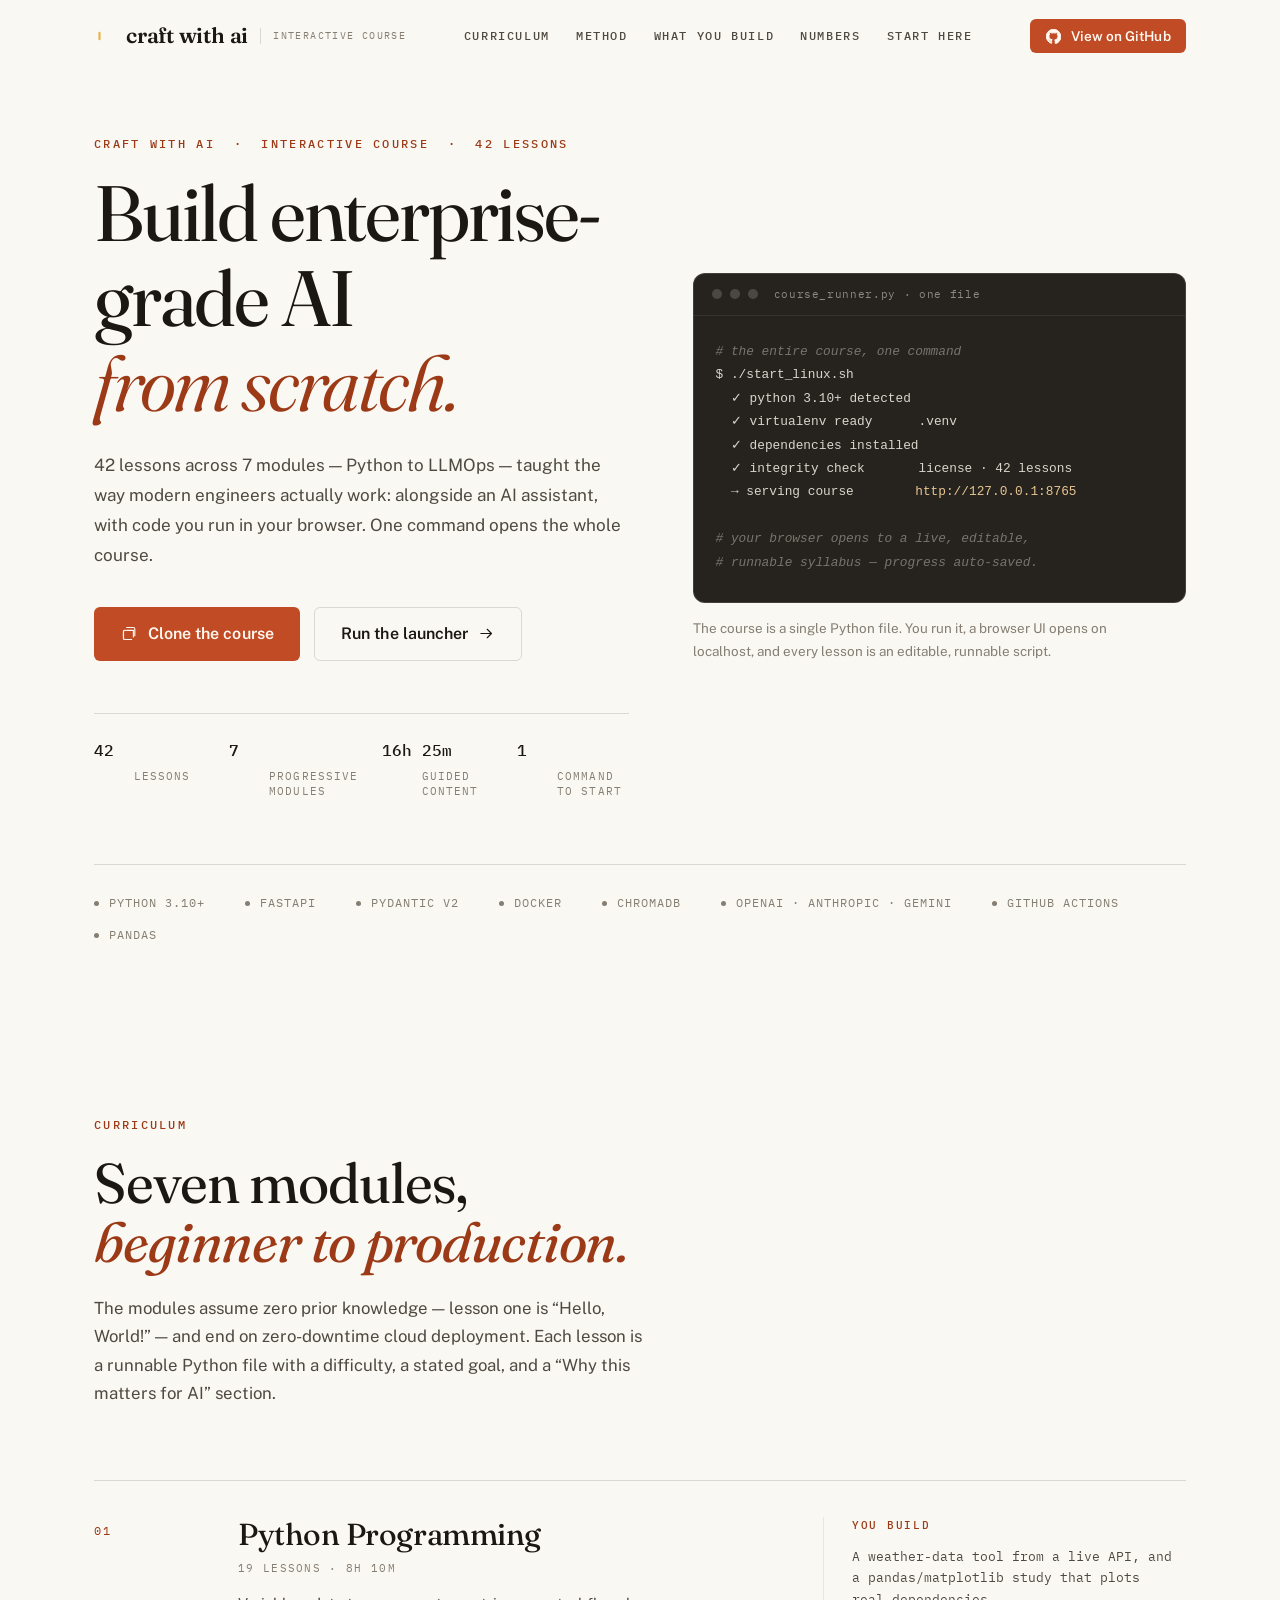
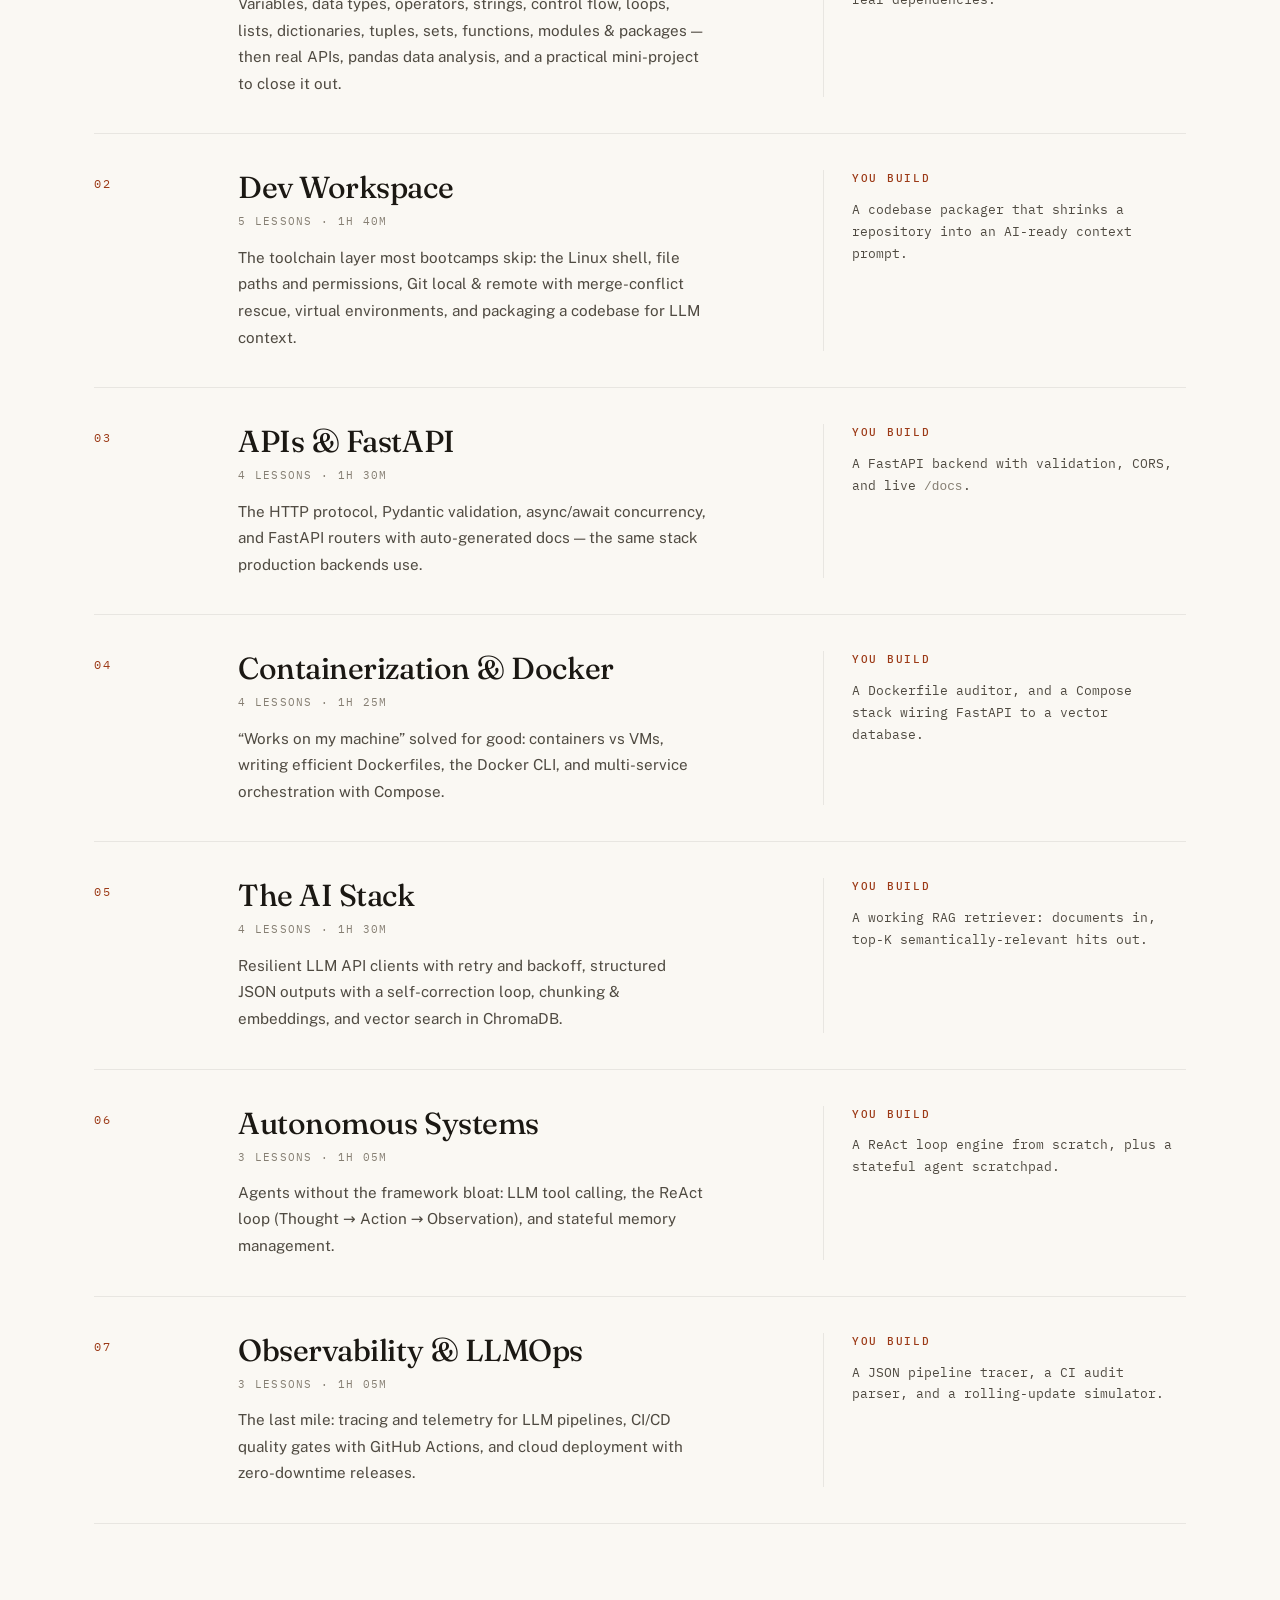
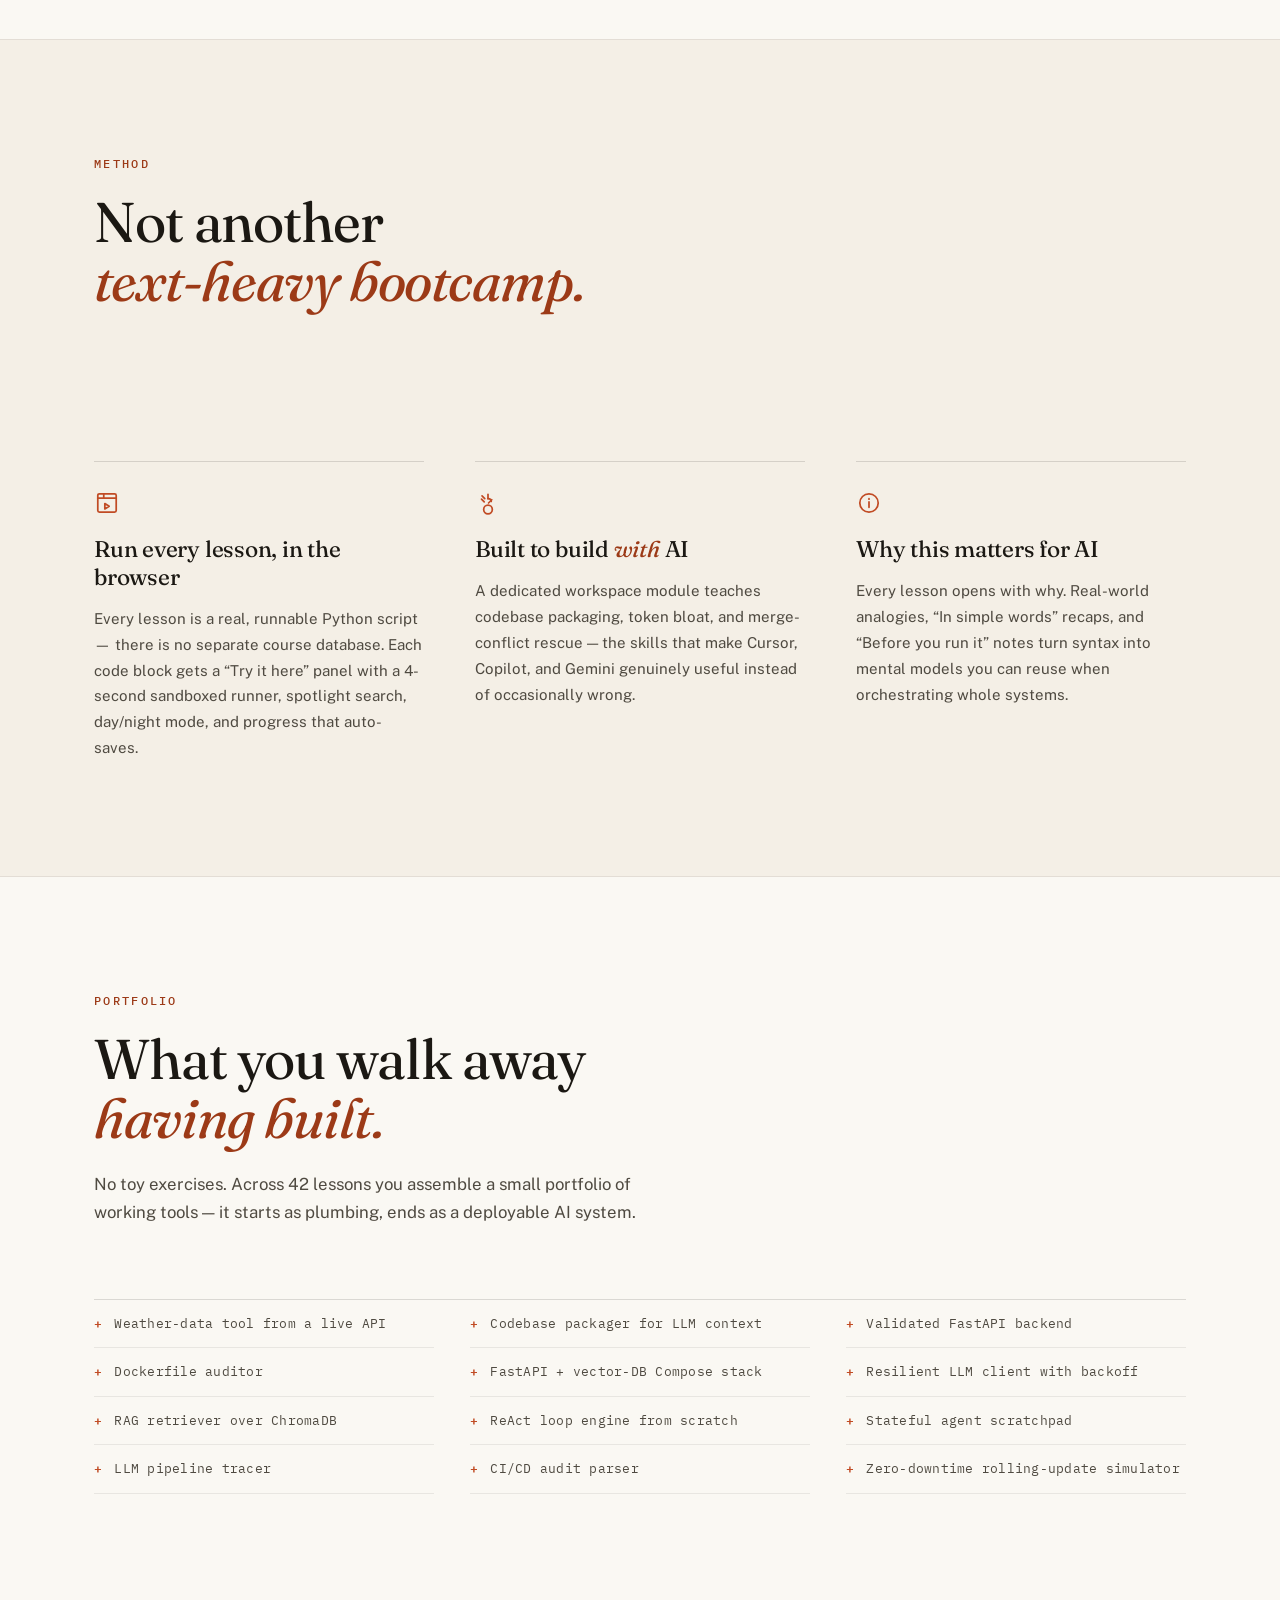
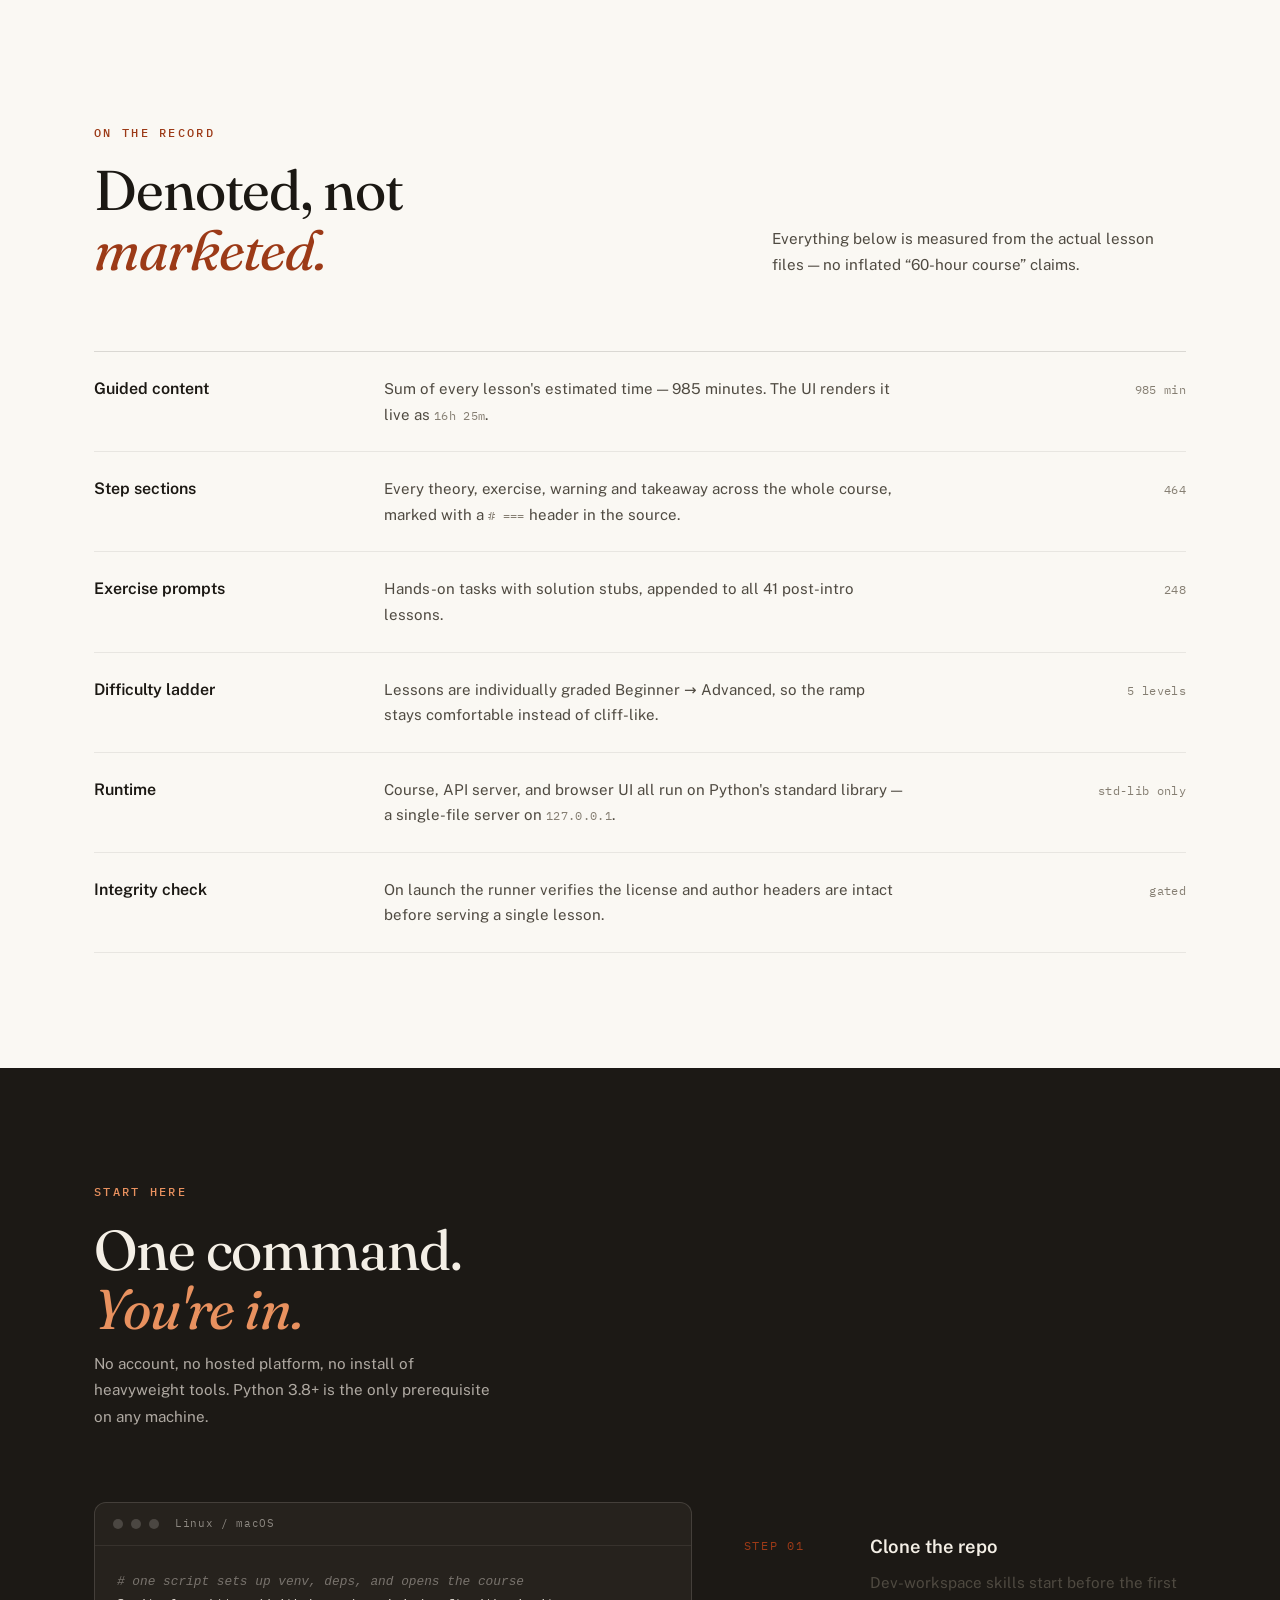
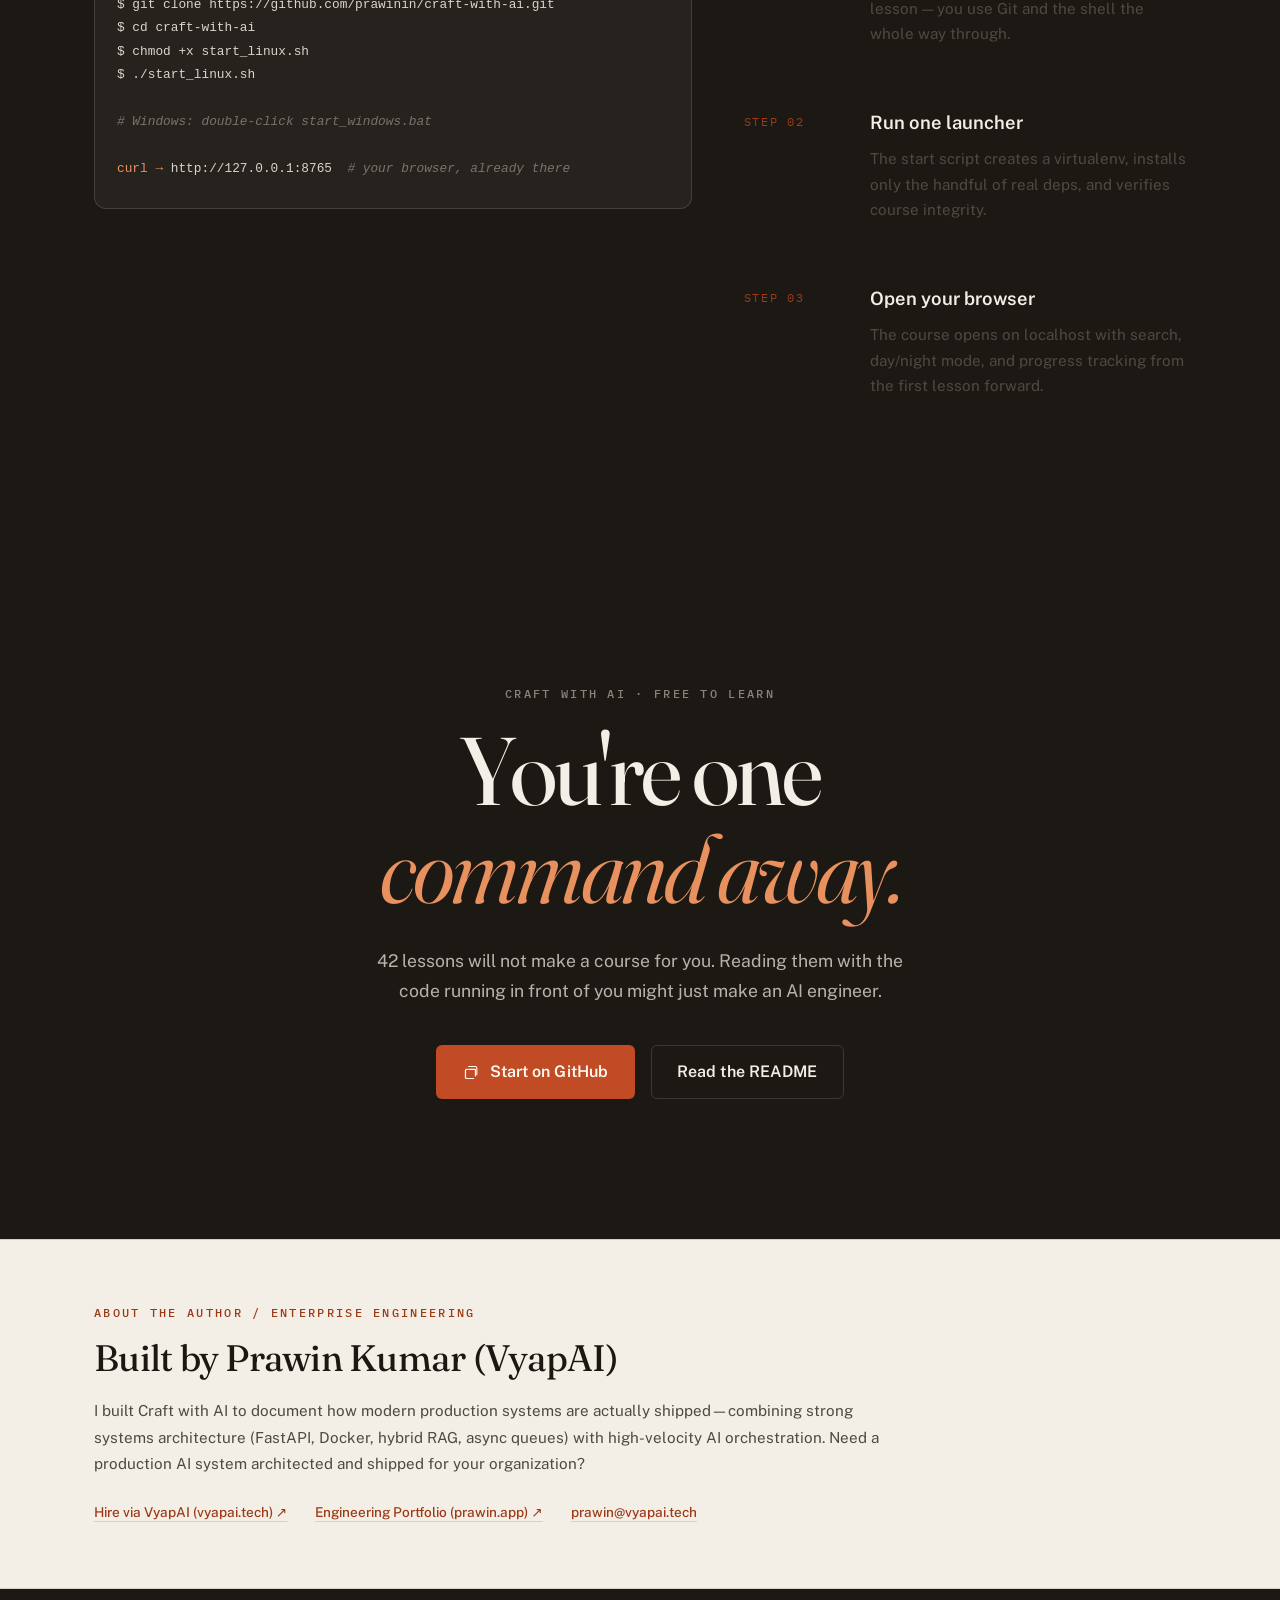
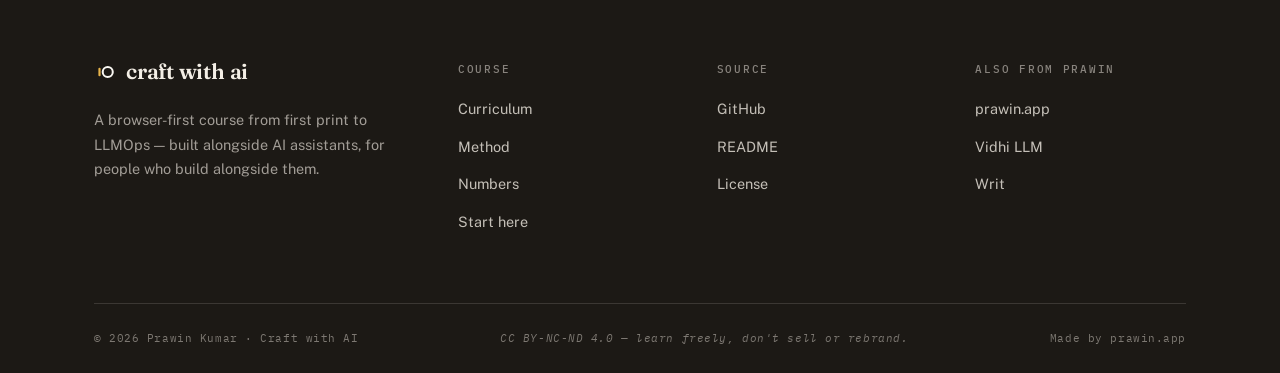
==== commit 5fba359a: "Add author and enterprise engineering callout" ====
--- a/website/index.html
+++ b/website/index.html
@@ -10,9 +10,21 @@
   <meta property="og:type" content="website" />
   <meta property="og:title" content="Craft with AI — Build Enterprise-Grade AI from Scratch" />
   <meta property="og:description" content="42 lessons · 7 modules · ~16 hours. Python to LLMOps in one command, in your browser." />
+  <meta property="og:url" content="https://prawin.app/works/craft-with-ai" />
+  <meta property="og:image" content="https://prawin.app/works/craft-with-ai/og-card.png" />
+  <meta property="og:image:width" content="1200" />
+  <meta property="og:image:height" content="630" />
   <meta name="twitter:card" content="summary_large_image" />
+  <meta name="twitter:title" content="Craft with AI — Build Enterprise-Grade AI from Scratch" />
+  <meta name="twitter:description" content="42 lessons · 7 modules · ~16 hours. Python to LLMOps in one command, in your browser." />
+  <meta name="twitter:image" content="https://prawin.app/works/craft-with-ai/og-card.png" />
+  <link rel="canonical" href="https://prawin.app/works/craft-with-ai" />
+  <meta name="mobile-web-app-capable" content="yes" />
+  <meta name="apple-mobile-web-app-capable" content="yes" />
+  <meta name="apple-mobile-web-app-title" content="Craft with AI" />
 
   <link rel="icon" href="data:image/svg+xml,%3Csvg xmlns='http://www.w3.org/2000/svg' viewBox='0 0 32 32'%3E%3Crect width='32' height='32' rx='7' fill='%23C14B24'/%3E%3Cpath d='M21 10.5a7 7 0 1 0 0 11' fill='none' stroke='%23FAF8F3' stroke-width='3.4' stroke-linecap='round'/%3E%3C/svg%3E" />
+  <link rel="apple-touch-icon" href="apple-touch-icon.png" />
 
   <link rel="preconnect" href="https://fonts.googleapis.com" />
   <link rel="preconnect" href="https://fonts.gstatic.com" crossorigin />
@@ -493,6 +505,20 @@
       </div>
     </section>
 
+    <!-- ============ AUTHOR / ENTERPRISE ENGINEERING ============ -->
+    <section class="author-callout" aria-labelledby="author-title">
+      <div class="wrap">
+        <p class="eyebrow">About the Author / Enterprise Engineering</p>
+        <h2 id="author-title">Built by Prawin Kumar (VyapAI)</h2>
+        <p class="author-copy">I built Craft with AI to document how modern production systems are actually shipped—combining strong systems architecture (FastAPI, Docker, hybrid RAG, async queues) with high-velocity AI orchestration. Need a production AI system architected and shipped for your organization?</p>
+        <ul class="author-links" aria-label="Contact the author">
+          <li><a href="https://vyapai.tech" target="_blank" rel="noopener">Hire via VyapAI (vyapai.tech) ↗</a></li>
+          <li><a href="https://prawin.app" target="_blank" rel="noopener">Engineering Portfolio (prawin.app) ↗</a></li>
+          <li><a href="mailto:prawin@vyapai.tech">prawin@vyapai.tech</a></li>
+        </ul>
+      </div>
+    </section>
+
   </main>
 
   <!-- ============ FOOTER ============ -->
--- a/website/css/main.css
+++ b/website/css/main.css
@@ -127,6 +127,8 @@
   text-transform: uppercase;
   color: var(--brick-deep);
   margin-bottom: 18px;
+  overflow-wrap: break-word;
+  word-break: break-word;
 }
 
 .sec-title {
@@ -314,8 +316,8 @@
 .hero-title {
   font-family: var(--serif);
   font-weight: 420;
-  font-size: clamp(2.7rem, 6.2vw, 4.9rem);
-  line-height: 1.04;
+  font-size: clamp(2.2rem, 6.2vw, 4.9rem);
+  line-height: 1.08;
   letter-spacing: -0.028em;
   color: var(--ink);
 }
@@ -861,6 +863,44 @@
 .cta-sub { margin-top: 28px; max-width: 48ch; font-size: 1.1rem; line-height: 1.7; color: rgba(244, 238, 229, 0.72); }
 .cta-btns { margin-top: 40px; display: flex; gap: 16px; flex-wrap: wrap; justify-content: center; }
 .cta .eyebrow { color: rgba(244, 238, 229, 0.5); }
+
+/* ---------- author / enterprise engineering ---------- */
+
+.author-callout {
+  padding-block: clamp(40px, 6vw, 64px);
+  background: var(--paper-2);
+  border-block: 1px solid var(--line);
+}
+.author-callout .eyebrow { margin-bottom: 14px; }
+.author-callout h2 {
+  font-family: var(--serif);
+  font-weight: 420;
+  font-size: clamp(1.65rem, 3vw, 2.3rem);
+  line-height: 1.2;
+  letter-spacing: -0.02em;
+}
+.author-copy {
+  max-width: 88ch;
+  margin-top: 18px;
+  font-size: 0.95rem;
+  line-height: 1.75;
+  color: var(--ink-2);
+}
+.author-links {
+  display: flex;
+  flex-wrap: wrap;
+  gap: 12px 28px;
+  margin-top: 24px;
+  font-size: 0.85rem;
+  font-weight: 500;
+  color: var(--brick-deep);
+}
+.author-links a {
+  text-decoration: underline;
+  text-underline-offset: 4px;
+  text-decoration-color: var(--line);
+}
+.author-links a:hover { color: var(--brick); text-decoration-color: currentColor; }
 
 /* ---------- footer ---------- */
 
@@ -955,6 +995,10 @@
   .brand-tag { display: none; }
 
   .hero-meta { grid-template-columns: 1fr 1fr; gap: 18px 20px; }
+  .hero-title { font-size: clamp(1.75rem, 8vw, 2.4rem); line-height: 1.12; overflow-wrap: break-word; }
+  .hero-title br { display: none; }
+  .hero-sub { font-size: 1rem; margin-top: 18px; }
+  .eyebrow { font-size: 0.65rem; letter-spacing: 0.12em; }
   .tech-strip { gap: 12px 22px; }
 
   .steps li { grid-template-columns: 60px 1fr; column-gap: 18px; }
